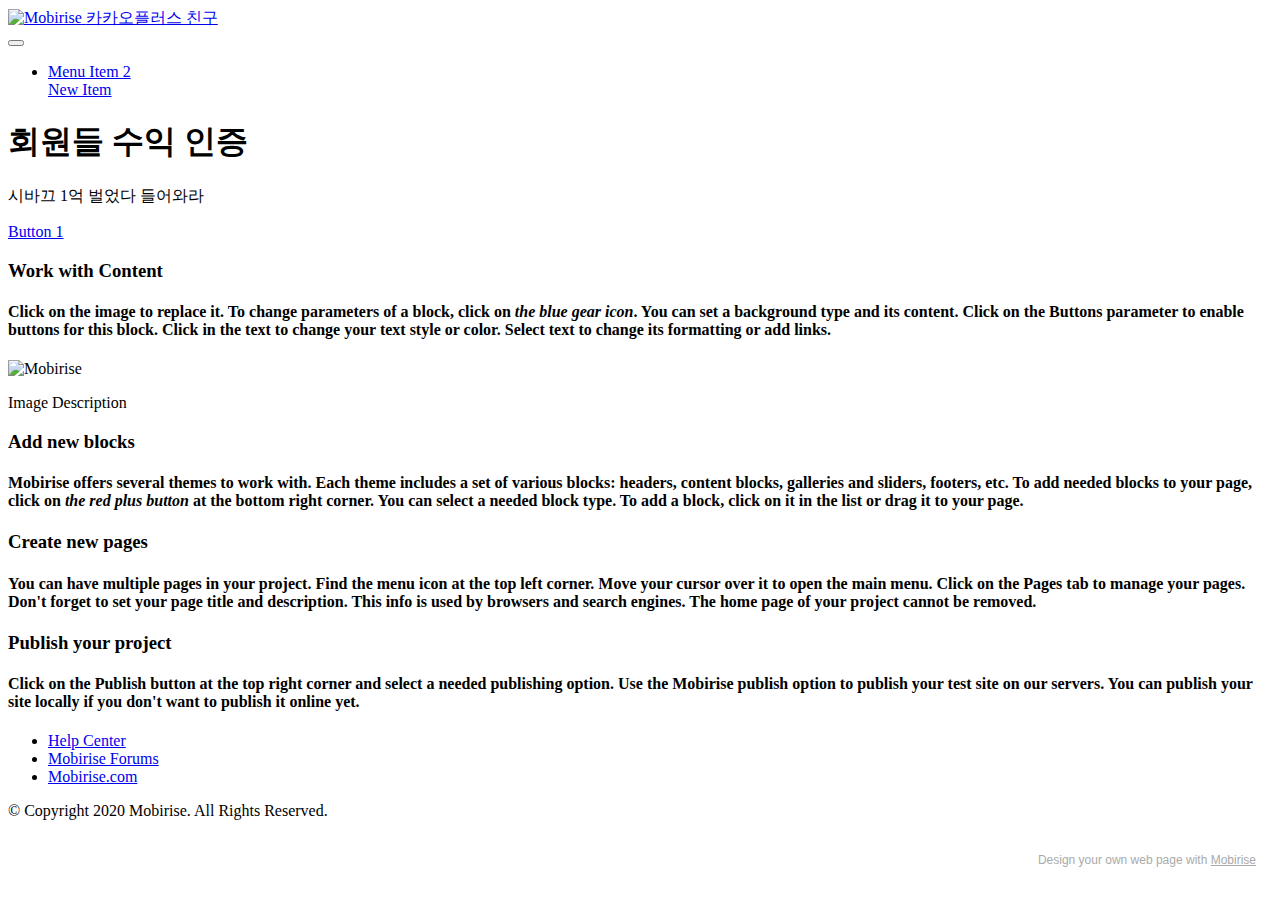
==== index.html @ c251b50a "Add files via upload" ====
<!DOCTYPE html>
<html  >
<head>
  <!-- Site made with Mobirise Website Builder v5.3.5, https://mobirise.com -->
  <meta charset="UTF-8">
  <meta http-equiv="X-UA-Compatible" content="IE=edge">
  <meta name="generator" content="Mobirise v5.3.5, mobirise.com">
  <meta name="viewport" content="width=device-width, initial-scale=1, minimum-scale=1">
  <link rel="shortcut icon" href="assets/images/-121x121.png" type="image/x-icon">
  <meta name="description" content="">
  
  
  <title>Home</title>
  <link rel="stylesheet" href="assets/tether/tether.min.css">
  <link rel="stylesheet" href="assets/bootstrap/css/bootstrap.min.css">
  <link rel="stylesheet" href="assets/bootstrap/css/bootstrap-grid.min.css">
  <link rel="stylesheet" href="assets/bootstrap/css/bootstrap-reboot.min.css">
  <link rel="stylesheet" href="assets/dropdown/css/style.css">
  <link rel="stylesheet" href="assets/socicon/css/styles.css">
  <link rel="stylesheet" href="assets/theme/css/style.css">
  <link rel="preload" href="https://fonts.googleapis.com/css?family=Jost:100,200,300,400,500,600,700,800,900,100i,200i,300i,400i,500i,600i,700i,800i,900i&display=swap" as="style" onload="this.onload=null;this.rel='stylesheet'">
  <noscript><link rel="stylesheet" href="https://fonts.googleapis.com/css?family=Jost:100,200,300,400,500,600,700,800,900,100i,200i,300i,400i,500i,600i,700i,800i,900i&display=swap"></noscript>
  <link rel="preload" as="style" href="assets/mobirise/css/mbr-additional.css"><link rel="stylesheet" href="assets/mobirise/css/mbr-additional.css" type="text/css">
  
  
  
  
</head>
<body>
  
  <section class="menu cid-s48OLK6784" once="menu" id="menu1-h">
    
    <nav class="navbar navbar-dropdown navbar-fixed-top navbar-expand-lg">
        <div class="container">
            <div class="navbar-brand">
                <span class="navbar-logo">
                    <a href="https://mobiri.se">
                        <img src="assets/images/-121x121.png" alt="Mobirise" style="height: 3.8rem;">
                    </a>
                </span>
                <span class="navbar-caption-wrap"><a class="navbar-caption text-black display-4" href="https://mobiri.se">카카오플러스 친구</a></span>
            </div>
            <button class="navbar-toggler" type="button" data-toggle="collapse" data-target="#navbarSupportedContent" aria-controls="navbarNavAltMarkup" aria-expanded="false" aria-label="Toggle navigation">
                <div class="hamburger">
                    <span></span>
                    <span></span>
                    <span></span>
                    <span></span>
                </div>
            </button>
            <div class="collapse navbar-collapse" id="navbarSupportedContent">
                <ul class="navbar-nav nav-dropdown nav-right" data-app-modern-menu="true"><li class="nav-item dropdown"><a class="nav-link link text-black dropdown-toggle display-4" href="#" data-toggle="dropdown-submenu" aria-expanded="true">
                            Menu Item 2</a><div class="dropdown-menu"><a class="text-black dropdown-item display-4" href="https://mobirise.com">New Item</a></div></li></ul>
                
                
            </div>
        </div>
    </nav>

</section>

<section class="header1 cid-s48MCQYojq mbr-fullscreen mbr-parallax-background" id="header1-f">

    

    <div class="mbr-overlay" style="opacity: 0.7; background-color: rgb(255, 255, 255);"></div>

    <div class="align-center container">
        <div class="row justify-content-center">
            <div class="col-12 col-lg-8">
                <h1 class="mbr-section-title mbr-fonts-style mb-3 display-1"><strong>회원들 수익 인증</strong></h1>
                
                <p class="mbr-text mbr-fonts-style display-7">시바끄 1억 벌었다 들어와라</p>
                <div class="mbr-section-btn mt-3"><a class="btn btn-success display-4" href="http://open.kakao.com/o/gmoC9qgd">Button 1</a></div>
            </div>
        </div>
    </div>
</section>

<section class="content1 cid-s48udlf8KU" id="content1-8">
    
    <div class="container">
        <div class="row justify-content-center">
            <div class="title col-12 col-md-9">
                <h3 class="mbr-section-title mbr-fonts-style align-center mb-4 display-2"><strong>Work with Content</strong></h3>
                <h4 class="mbr-section-subtitle align-center mbr-fonts-style mb-4 display-7">Click on the image to replace it. To change parameters of a block, click on <em>the blue gear icon</em>. You can set a background type and its content. Click on the Buttons parameter to enable buttons for this block. Click in the text to change your text style or color. Select text to change its formatting or add links.</h4>
                
            </div>
        </div>
    </div>
</section>

<section class="image3 cid-s48upRUlSD" id="image3-9">
    

    

    <div class="container">
        <div class="row justify-content-center">
            <div class="col-12 col-lg-9">
                <div class="image-wrapper">
                    <img src="assets/images/6.jpg" alt="Mobirise">
                    <p class="mbr-description mbr-fonts-style mt-2 align-center display-4">
                        Image Description</p>
                </div>
            </div>
        </div>
    </div>
</section>

<section class="content1 cid-s48vaXqeL6" id="content1-b">
    
    <div class="container">
        <div class="row justify-content-center">
            <div class="title col-12 col-md-9">
                <h3 class="mbr-section-title mbr-fonts-style align-center mb-4 display-2"><strong>Add new blocks</strong></h3>
                <h4 class="mbr-section-subtitle align-center mbr-fonts-style mb-4 display-7">Mobirise offers several themes to work with. Each theme includes a set of various blocks: headers, content blocks, galleries and sliders, footers, etc. To add needed blocks to your page, click on <em>the red plus button </em>at the bottom right corner. You can select a needed block type. To add a block, click on it in the list or drag it to your page.</h4>
                
            </div>
        </div>
    </div>
</section>

<section class="content1 cid-s48vnjULo4" id="content1-c">
    
    <div class="container">
        <div class="row justify-content-center">
            <div class="title col-12 col-md-9">
                <h3 class="mbr-section-title mbr-fonts-style align-center mb-4 display-2"><strong>Create new pages</strong></h3>
                <h4 class="mbr-section-subtitle align-center mbr-fonts-style mb-4 display-7">You can have multiple pages in your project. Find the menu icon at the top left corner. Move your cursor over it to open the main menu. Click on the <strong>Pages </strong>tab to manage your pages. Don't forget to set your page title and description. This info is used by browsers and search engines. The home page of your project cannot be removed.</h4>
                
            </div>
        </div>
    </div>
</section>

<section class="content1 cid-s48vrXhP0J" id="content1-d">
    
    <div class="container">
        <div class="row justify-content-center">
            <div class="title col-12 col-md-9">
                <h3 class="mbr-section-title mbr-fonts-style align-center mb-4 display-2"><strong>Publish your project
</strong></h3>
                <h4 class="mbr-section-subtitle align-center mbr-fonts-style mb-4 display-7">Click on the <strong>Publish </strong>button at the top right corner and select a needed publishing option. Use the Mobirise publish option to publish your test site on our servers. You can publish your site locally if you don't want to publish it online yet.</h4>
                
            </div>
        </div>
    </div>
</section>

<section class="footer3 cid-s48P1Icc8J" once="footers" id="footer3-i">

    

    

    <div class="container">
        <div class="media-container-row align-center mbr-white">
            <div class="row row-links">
                <ul class="foot-menu">
                    
                    
                    
                    
                    
                <li class="foot-menu-item mbr-fonts-style display-7"><a href="https://mobirise.com/help/" class="text-success">Help Center</a></li><li class="foot-menu-item mbr-fonts-style display-7"><a href="http://forums.mobirise.com/" class="text-success">Mobirise Forums</a></li><li class="foot-menu-item mbr-fonts-style display-7"><a href="https://mobirise.com/" class="text-success">Mobirise.com</a></li></ul>
            </div>
            <div class="row social-row">
                <div class="social-list align-right pb-2">
                    
                    
                    
                    
                    
                    
                <div class="soc-item">
                        <a href="https://twitter.com/mobirise" target="_blank">
                            <span class="socicon-twitter socicon mbr-iconfont mbr-iconfont-social"></span>
                        </a>
                    </div><div class="soc-item">
                        <a href="https://www.facebook.com/pages/Mobirise/1616226671953247" target="_blank">
                            <span class="socicon-facebook socicon mbr-iconfont mbr-iconfont-social"></span>
                        </a>
                    </div><div class="soc-item">
                        <a href="https://www.youtube.com/c/mobirise" target="_blank">
                            <span class="socicon-youtube socicon mbr-iconfont mbr-iconfont-social"></span>
                        </a>
                    </div><div class="soc-item">
                        <a href="https://instagram.com/mobirise" target="_blank">
                            <span class="mbr-iconfont mbr-iconfont-social socicon-instagram socicon"></span>
                        </a>
                    </div></div>
            </div>
            <div class="row row-copirayt">
                <p class="mbr-text mb-0 mbr-fonts-style mbr-white align-center display-7">
                    © Copyright 2020 Mobirise. All Rights Reserved.
                </p>
            </div>
        </div>
    </div>
</section><section style="background-color: #fff; font-family: -apple-system, BlinkMacSystemFont, 'Segoe UI', 'Roboto', 'Helvetica Neue', Arial, sans-serif; color:#aaa; font-size:12px; padding: 0; align-items: center; display: flex;"><a href="https://mobirise.site/i" style="flex: 1 1; height: 3rem; padding-left: 1rem;"></a><p style="flex: 0 0 auto; margin:0; padding-right:1rem;">Design your own web page with <a href="https://mobirise.site/z" style="color:#aaa;">Mobirise</a></p></section><script src="assets/web/assets/jquery/jquery.min.js"></script>  <script src="assets/popper/popper.min.js"></script>  <script src="assets/tether/tether.min.js"></script>  <script src="assets/bootstrap/js/bootstrap.min.js"></script>  <script src="assets/smoothscroll/smooth-scroll.js"></script>  <script src="assets/parallax/jarallax.min.js"></script>  <script src="assets/dropdown/js/nav-dropdown.js"></script>  <script src="assets/dropdown/js/navbar-dropdown.js"></script>  <script src="assets/touchswipe/jquery.touch-swipe.min.js"></script>  <script src="assets/theme/js/script.js"></script>  
  
  
</body>
</html>
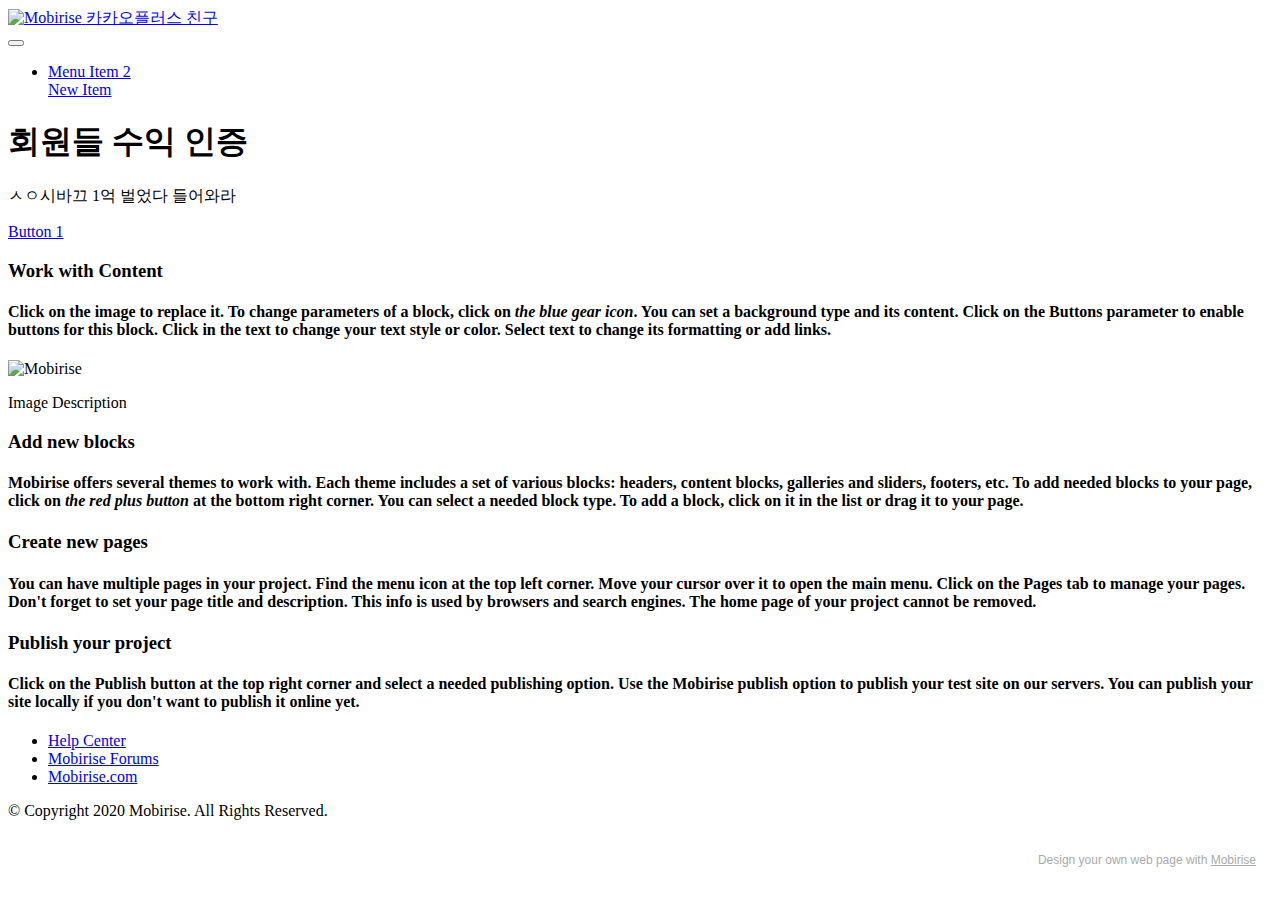
==== commit e184a03f: "Update index.html" ====
--- a/index.html
+++ b/index.html
@@ -70,7 +70,7 @@
             <div class="col-12 col-lg-8">
                 <h1 class="mbr-section-title mbr-fonts-style mb-3 display-1"><strong>회원들 수익 인증</strong></h1>
                 
-                <p class="mbr-text mbr-fonts-style display-7">시바끄 1억 벌었다 들어와라</p>
+                <p class="mbr-text mbr-fonts-style display-7">ㅅㅇ시바끄 1억 벌었다 들어와라</p>
                 <div class="mbr-section-btn mt-3"><a class="btn btn-success display-4" href="http://open.kakao.com/o/gmoC9qgd">Button 1</a></div>
             </div>
         </div>
@@ -202,4 +202,4 @@
   
   
 </body>
-</html>+</html>
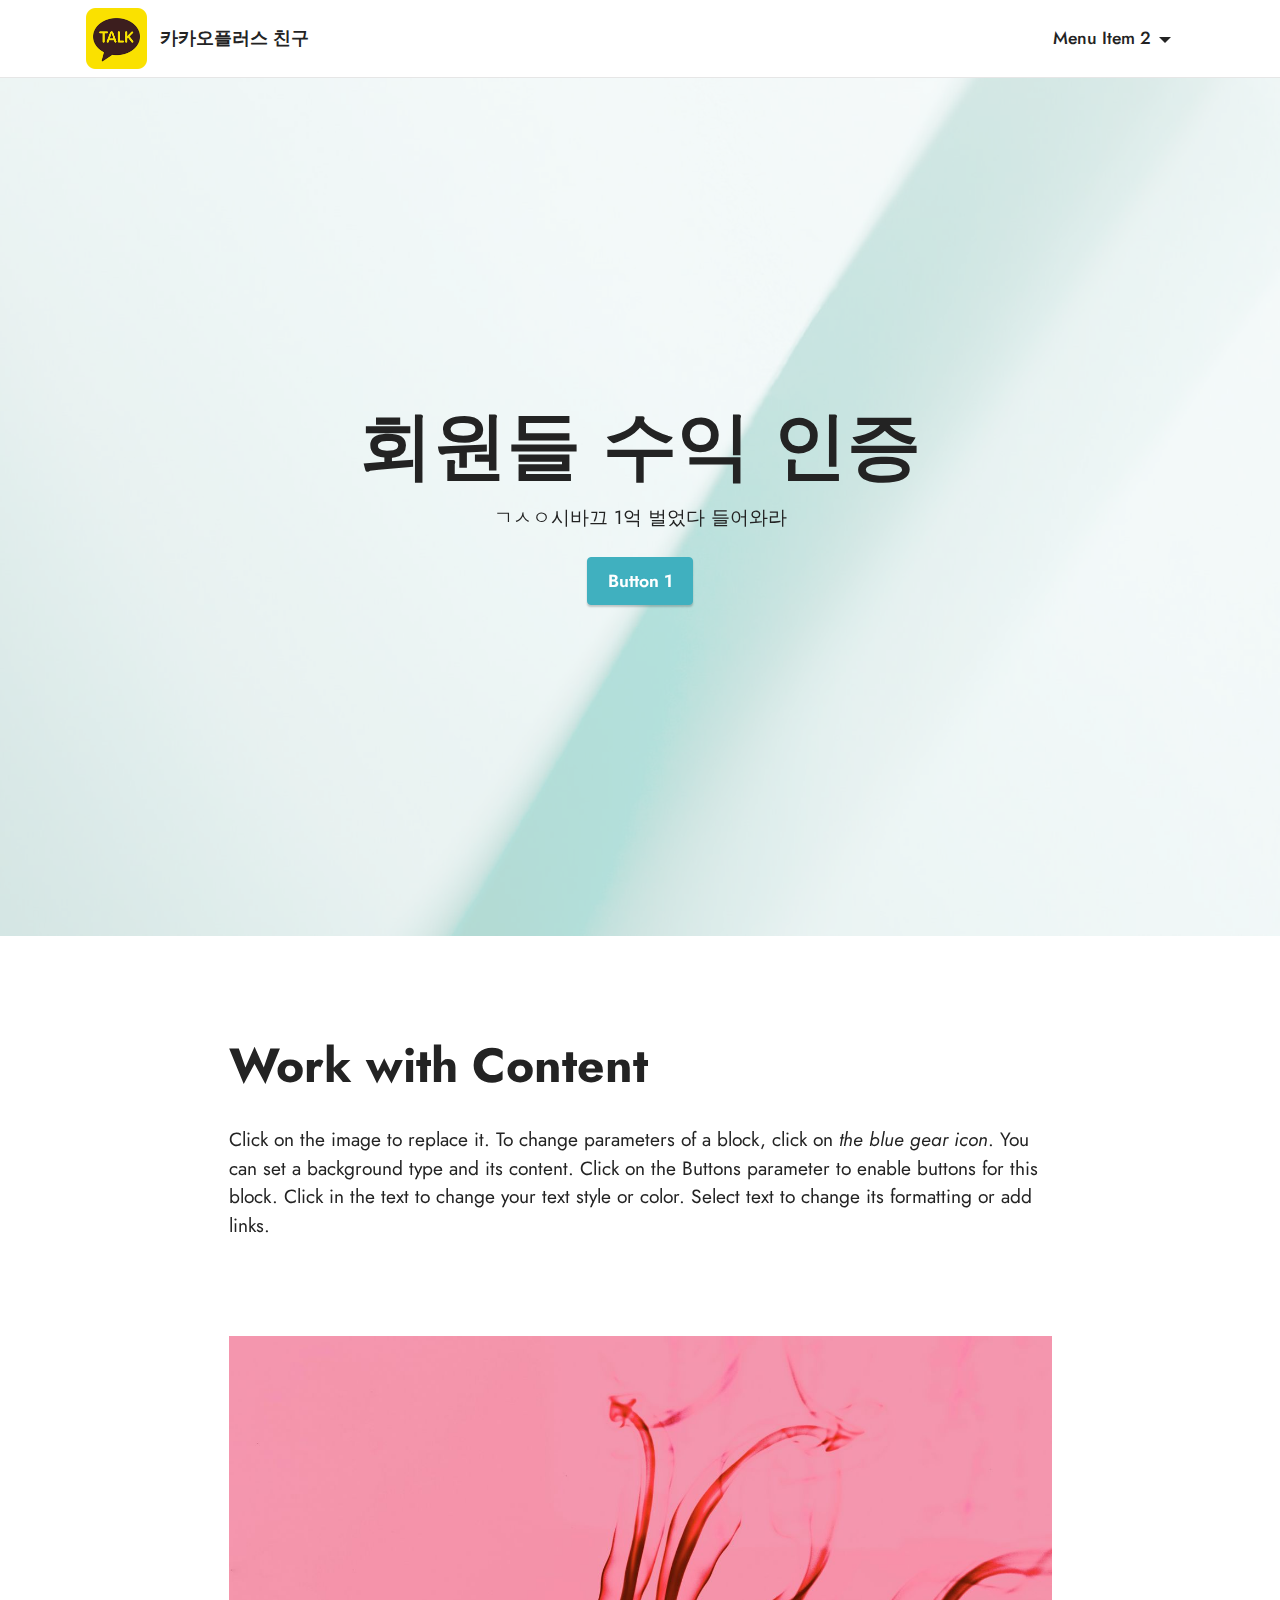
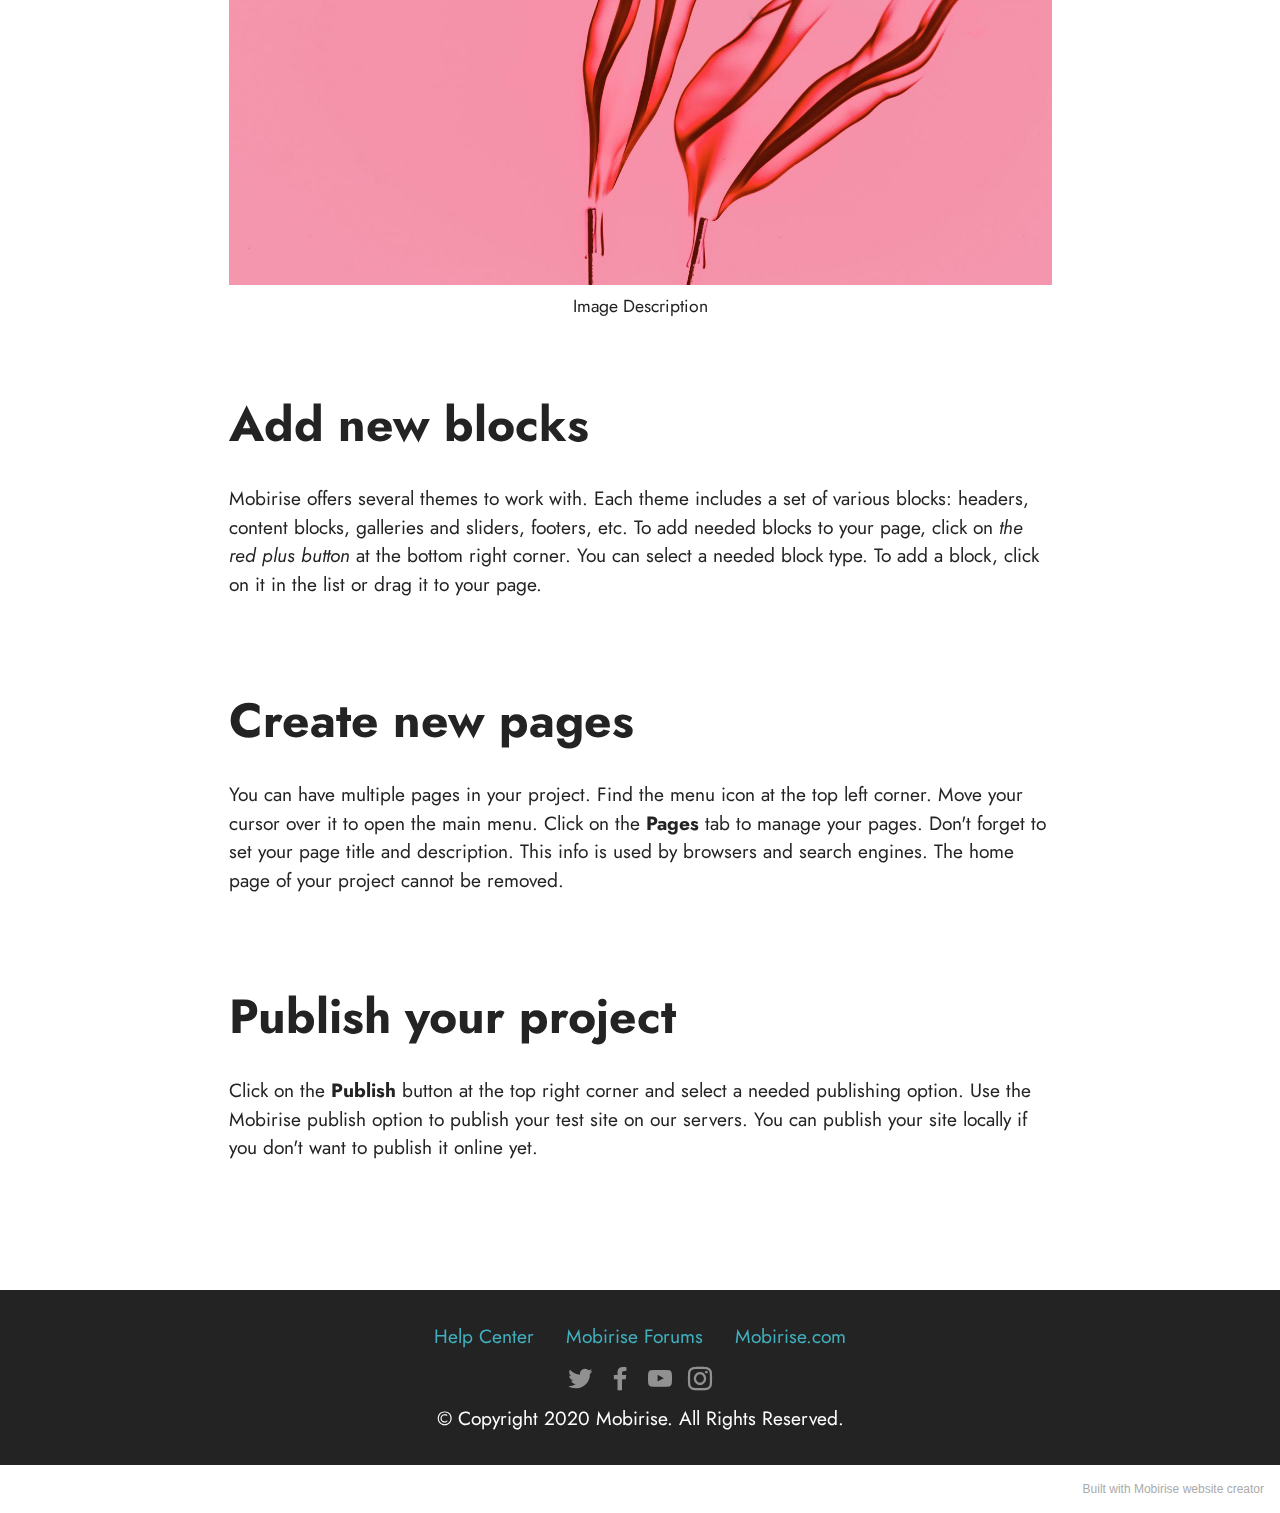
==== commit 5308762a: "Add files via upload" ====
--- a/index.html
+++ b/index.html
@@ -70,7 +70,7 @@
             <div class="col-12 col-lg-8">
                 <h1 class="mbr-section-title mbr-fonts-style mb-3 display-1"><strong>회원들 수익 인증</strong></h1>
                 
-                <p class="mbr-text mbr-fonts-style display-7">ㅅㅇ시바끄 1억 벌었다 들어와라</p>
+                <p class="mbr-text mbr-fonts-style display-7">ㄱㅅㅇ시바끄 1억 벌었다 들어와라</p>
                 <div class="mbr-section-btn mt-3"><a class="btn btn-success display-4" href="http://open.kakao.com/o/gmoC9qgd">Button 1</a></div>
             </div>
         </div>
@@ -198,8 +198,8 @@
             </div>
         </div>
     </div>
-</section><section style="background-color: #fff; font-family: -apple-system, BlinkMacSystemFont, 'Segoe UI', 'Roboto', 'Helvetica Neue', Arial, sans-serif; color:#aaa; font-size:12px; padding: 0; align-items: center; display: flex;"><a href="https://mobirise.site/i" style="flex: 1 1; height: 3rem; padding-left: 1rem;"></a><p style="flex: 0 0 auto; margin:0; padding-right:1rem;">Design your own web page with <a href="https://mobirise.site/z" style="color:#aaa;">Mobirise</a></p></section><script src="assets/web/assets/jquery/jquery.min.js"></script>  <script src="assets/popper/popper.min.js"></script>  <script src="assets/tether/tether.min.js"></script>  <script src="assets/bootstrap/js/bootstrap.min.js"></script>  <script src="assets/smoothscroll/smooth-scroll.js"></script>  <script src="assets/parallax/jarallax.min.js"></script>  <script src="assets/dropdown/js/nav-dropdown.js"></script>  <script src="assets/dropdown/js/navbar-dropdown.js"></script>  <script src="assets/touchswipe/jquery.touch-swipe.min.js"></script>  <script src="assets/theme/js/script.js"></script>  
+</section><section style="background-color: #fff; font-family: -apple-system, BlinkMacSystemFont, 'Segoe UI', 'Roboto', 'Helvetica Neue', Arial, sans-serif; color:#aaa; font-size:12px; padding: 0; align-items: center; display: flex;"><a href="https://mobirise.site/o" style="flex: 1 1; height: 3rem; padding-left: 1rem;"></a><p style="flex: 0 0 auto; margin:0; padding-right:1rem;"><a href="https://mobirise.site/i" style="color:#aaa;">Built with Mobirise</a> website creator</p></section><script src="assets/web/assets/jquery/jquery.min.js"></script>  <script src="assets/popper/popper.min.js"></script>  <script src="assets/tether/tether.min.js"></script>  <script src="assets/bootstrap/js/bootstrap.min.js"></script>  <script src="assets/smoothscroll/smooth-scroll.js"></script>  <script src="assets/parallax/jarallax.min.js"></script>  <script src="assets/dropdown/js/nav-dropdown.js"></script>  <script src="assets/dropdown/js/navbar-dropdown.js"></script>  <script src="assets/touchswipe/jquery.touch-swipe.min.js"></script>  <script src="assets/theme/js/script.js"></script>  
   
   
 </body>
-</html>
+</html>--- a/assets/dropdown/css/style.css
+++ b/assets/dropdown/css/style.css
@@ -0,0 +1,265 @@
+.navbar-dropdown {
+  left: 0;
+  padding: 0;
+  position: absolute;
+  right: 0;
+  top: 0;
+  transition: all 0.45s ease;
+  z-index: 1030;
+  background: #282828; }
+  .navbar-dropdown .navbar-logo {
+    margin-right: 0.8rem;
+    transition: margin 0.3s ease-in-out;
+    vertical-align: middle; }
+    .navbar-dropdown .navbar-logo img {
+      height: 3.125rem;
+      transition: all 0.3s ease-in-out; }
+    .navbar-dropdown .navbar-logo.mbr-iconfont {
+      font-size: 3.125rem;
+      line-height: 3.125rem; }
+  .navbar-dropdown .navbar-caption {
+    font-weight: 700;
+    white-space: normal;
+    vertical-align: -4px;
+    line-height: 3.125rem !important; }
+    .navbar-dropdown .navbar-caption, .navbar-dropdown .navbar-caption:hover {
+      color: inherit;
+      text-decoration: none; }
+  .navbar-dropdown .mbr-iconfont + .navbar-caption {
+    vertical-align: -1px; }
+  .navbar-dropdown.navbar-fixed-top {
+    position: fixed; }
+  .navbar-dropdown .navbar-brand span {
+    vertical-align: -4px; }
+  .navbar-dropdown.bg-color.transparent {
+    background: none; }
+  .navbar-dropdown.navbar-short .navbar-brand {
+    padding: 0.625rem 0; }
+    .navbar-dropdown.navbar-short .navbar-brand span {
+      vertical-align: -1px; }
+  .navbar-dropdown.navbar-short .navbar-caption {
+    line-height: 2.375rem !important;
+    vertical-align: -2px; }
+  .navbar-dropdown.navbar-short .navbar-logo {
+    margin-right: 0.5rem; }
+    .navbar-dropdown.navbar-short .navbar-logo img {
+      height: 2.375rem; }
+    .navbar-dropdown.navbar-short .navbar-logo.mbr-iconfont {
+      font-size: 2.375rem;
+      line-height: 2.375rem; }
+  .navbar-dropdown.navbar-short .mbr-table-cell {
+    height: 3.625rem; }
+  .navbar-dropdown .navbar-close {
+    left: 0.6875rem;
+    position: fixed;
+    top: 0.75rem;
+    z-index: 1000; }
+  .navbar-dropdown .hamburger-icon {
+    content: "";
+    display: inline-block;
+    vertical-align: middle;
+    width: 16px;
+    -webkit-box-shadow: 0 -6px 0 1px #282828,0 0 0 1px #282828,0 6px 0 1px #282828;
+    -moz-box-shadow: 0 -6px 0 1px #282828,0 0 0 1px #282828,0 6px 0 1px #282828;
+    box-shadow: 0 -6px 0 1px #282828,0 0 0 1px #282828,0 6px 0 1px #282828; }
+
+.dropdown-menu .dropdown-toggle[data-toggle="dropdown-submenu"]::after {
+  border-bottom: 0.35em solid transparent;
+  border-left: 0.35em solid;
+  border-right: 0;
+  border-top: 0.35em solid transparent;
+  margin-left: 0.3rem; }
+
+.dropdown-menu .dropdown-item:focus {
+  outline: 0; }
+
+.nav-dropdown {
+  font-size: 0.75rem;
+  font-weight: 500;
+  height: auto !important; }
+  .nav-dropdown .nav-btn {
+    padding-left: 1rem; }
+  .nav-dropdown .link {
+    margin: .667em 1.667em;
+    font-weight: 500;
+    padding: 0;
+    transition: color .2s ease-in-out; }
+    .nav-dropdown .link.dropdown-toggle {
+      margin-right: 2.583em; }
+      .nav-dropdown .link.dropdown-toggle::after {
+        margin-left: .25rem;
+        border-top: 0.35em solid;
+        border-right: 0.35em solid transparent;
+        border-left: 0.35em solid transparent;
+        border-bottom: 0; }
+      .nav-dropdown .link.dropdown-toggle[aria-expanded="true"] {
+        margin: 0;
+        padding: 0.667em 3.263em  0.667em 1.667em; }
+  .nav-dropdown .link::after,
+  .nav-dropdown .dropdown-item::after {
+    color: inherit; }
+  .nav-dropdown .btn {
+    font-size: 0.75rem;
+    font-weight: 700;
+    letter-spacing: 0;
+    margin-bottom: 0;
+    padding-left: 1.25rem;
+    padding-right: 1.25rem; }
+  .nav-dropdown .dropdown-menu {
+    border-radius: 0;
+    border: 0;
+    left: 0;
+    margin: 0;
+    padding-bottom: 1.25rem;
+    padding-top: 1.25rem;
+    position: relative; }
+  .nav-dropdown .dropdown-submenu {
+    margin-left: 0.125rem;
+    top: 0; }
+  .nav-dropdown .dropdown-item {
+    font-weight: 500;
+    line-height: 2;
+    padding: 0.3846em 4.615em 0.3846em 1.5385em;
+    position: relative;
+    transition: color .2s ease-in-out, background-color .2s ease-in-out; }
+    .nav-dropdown .dropdown-item::after {
+      margin-top: -0.3077em;
+      position: absolute;
+      right: 1.1538em;
+      top: 50%; }
+    .nav-dropdown .dropdown-item:focus, .nav-dropdown .dropdown-item:hover {
+      background: none; }
+
+@media (max-width: 767px) {
+  .nav-dropdown.navbar-toggleable-sm {
+    bottom: 0;
+    display: none;
+    left: 0;
+    overflow-x: hidden;
+    position: fixed;
+    top: 0;
+    transform: translateX(-100%);
+    -ms-transform: translateX(-100%);
+    -webkit-transform: translateX(-100%);
+    width: 18.75rem;
+    z-index: 999; } }
+.nav-dropdown.navbar-toggleable-xl {
+  bottom: 0;
+  display: none;
+  left: 0;
+  overflow-x: hidden;
+  position: fixed;
+  top: 0;
+  transform: translateX(-100%);
+  -ms-transform: translateX(-100%);
+  -webkit-transform: translateX(-100%);
+  width: 18.75rem;
+  z-index: 999; }
+
+.nav-dropdown-sm {
+  display: block !important;
+  overflow-x: hidden;
+  overflow: auto;
+  padding-top: 3.875rem; }
+  .nav-dropdown-sm::after {
+    content: "";
+    display: block;
+    height: 3rem;
+    width: 100%; }
+  .nav-dropdown-sm.collapse.in ~ .navbar-close {
+    display: block !important; }
+  .nav-dropdown-sm.collapsing, .nav-dropdown-sm.collapse.in {
+    transform: translateX(0);
+    -ms-transform: translateX(0);
+    -webkit-transform: translateX(0);
+    transition: all 0.25s ease-out;
+    -webkit-transition: all 0.25s ease-out;
+    background: #282828; }
+  .nav-dropdown-sm.collapsing[aria-expanded="false"] {
+    transform: translateX(-100%);
+    -ms-transform: translateX(-100%);
+    -webkit-transform: translateX(-100%); }
+  .nav-dropdown-sm .nav-item {
+    display: block;
+    margin-left: 0 !important;
+    padding-left: 0; }
+  .nav-dropdown-sm .link,
+  .nav-dropdown-sm .dropdown-item {
+    border-top: 1px dotted rgba(255, 255, 255, 0.1);
+    font-size: 0.8125rem;
+    line-height: 1.6;
+    margin: 0 !important;
+    padding: 0.875rem 2.4rem 0.875rem 1.5625rem !important;
+    position: relative;
+    white-space: normal; }
+    .nav-dropdown-sm .link:focus, .nav-dropdown-sm .link:hover,
+    .nav-dropdown-sm .dropdown-item:focus,
+    .nav-dropdown-sm .dropdown-item:hover {
+      background: rgba(0, 0, 0, 0.2) !important;
+      color: #c0a375; }
+  .nav-dropdown-sm .nav-btn {
+    position: relative;
+    padding: 1.5625rem 1.5625rem 0 1.5625rem; }
+    .nav-dropdown-sm .nav-btn::before {
+      border-top: 1px dotted rgba(255, 255, 255, 0.1);
+      content: "";
+      left: 0;
+      position: absolute;
+      top: 0;
+      width: 100%; }
+    .nav-dropdown-sm .nav-btn + .nav-btn {
+      padding-top: 0.625rem; }
+      .nav-dropdown-sm .nav-btn + .nav-btn::before {
+        display: none; }
+  .nav-dropdown-sm .btn {
+    padding: 0.625rem 0; }
+  .nav-dropdown-sm .dropdown-toggle[data-toggle="dropdown-submenu"]::after {
+    margin-left: .25rem;
+    border-top: 0.35em solid;
+    border-right: 0.35em solid transparent;
+    border-left: 0.35em solid transparent;
+    border-bottom: 0; }
+  .nav-dropdown-sm .dropdown-toggle[data-toggle="dropdown-submenu"][aria-expanded="true"]::after {
+    border-top: 0;
+    border-right: 0.35em solid transparent;
+    border-left: 0.35em solid transparent;
+    border-bottom: 0.35em solid; }
+  .nav-dropdown-sm .dropdown-menu {
+    margin: 0;
+    padding: 0;
+    position: relative;
+    top: 0;
+    left: 0;
+    width: 100%;
+    border: 0;
+    float: none;
+    border-radius: 0;
+    background: none; }
+  .nav-dropdown-sm .dropdown-submenu {
+    left: 100%;
+    margin-left: 0.125rem;
+    margin-top: -1.25rem;
+    top: 0; }
+
+.navbar-toggleable-sm .nav-dropdown .dropdown-menu {
+  position: absolute; }
+
+.navbar-toggleable-sm .nav-dropdown .dropdown-submenu {
+  left: 100%;
+  margin-left: 0.125rem;
+  margin-top: -1.25rem;
+  top: 0; }
+
+.navbar-toggleable-sm.opened .nav-dropdown .dropdown-menu {
+  position: relative; }
+
+.navbar-toggleable-sm.opened .nav-dropdown .dropdown-submenu {
+  left: 0;
+  margin-left: 00rem;
+  margin-top: 0rem;
+  top: 0; }
+
+.is-builder .nav-dropdown.collapsing {
+  transition: none !important; }
+
+/*# sourceMappingURL=style.css.map */
--- a/assets/socicon/css/styles.css
+++ b/assets/socicon/css/styles.css
@@ -0,0 +1,934 @@
+@charset "UTF-8";
+
+@font-face {
+  font-family: 'Socicon';
+  src:  url('../fonts/socicon.eot');
+  src:  url('../fonts/socicon.eot?#iefix') format('embedded-opentype'),
+    url('../fonts/socicon.woff2') format('woff2'),
+    url('../fonts/socicon.ttf') format('truetype'),
+    url('../fonts/socicon.woff') format('woff'),
+    url('../fonts/socicon.svg#socicon') format('svg');
+  font-weight: normal;
+  font-style: normal;
+  font-display: swap;
+}
+
+[data-icon]:before {
+  font-family: "socicon" !important;
+  content: attr(data-icon);
+  font-style: normal !important;
+  font-weight: normal !important;
+  font-variant: normal !important;
+  text-transform: none !important;
+  speak: none;
+  line-height: 1;
+  -webkit-font-smoothing: antialiased;
+  -moz-osx-font-smoothing: grayscale;
+}
+
+[class^="socicon-"], [class*=" socicon-"] {
+  /* use !important to prevent issues with browser extensions that change fonts */
+  font-family: 'Socicon' !important;
+  speak: none;
+  font-style: normal;
+  font-weight: normal;
+  font-variant: normal;
+  text-transform: none;
+  line-height: 1;
+
+  /* Better Font Rendering =========== */
+  -webkit-font-smoothing: antialiased;
+  -moz-osx-font-smoothing: grayscale;
+}
+
+.socicon-eitaa:before {
+  content: "\e97c";
+}
+.socicon-soroush:before {
+  content: "\e97d";
+}
+.socicon-bale:before {
+  content: "\e97e";
+}
+.socicon-zazzle:before {
+  content: "\e97b";
+}
+.socicon-society6:before {
+  content: "\e97a";
+}
+.socicon-redbubble:before {
+  content: "\e979";
+}
+.socicon-avvo:before {
+  content: "\e978";
+}
+.socicon-stitcher:before {
+  content: "\e977";
+}
+.socicon-googlehangouts:before {
+  content: "\e974";
+}
+.socicon-dlive:before {
+  content: "\e975";
+}
+.socicon-vsco:before {
+  content: "\e976";
+}
+.socicon-flipboard:before {
+  content: "\e973";
+}
+.socicon-ubuntu:before {
+  content: "\e958";
+}
+.socicon-artstation:before {
+  content: "\e959";
+}
+.socicon-invision:before {
+  content: "\e95a";
+}
+.socicon-torial:before {
+  content: "\e95b";
+}
+.socicon-collectorz:before {
+  content: "\e95c";
+}
+.socicon-seenthis:before {
+  content: "\e95d";
+}
+.socicon-googleplaymusic:before {
+  content: "\e95e";
+}
+.socicon-debian:before {
+  content: "\e95f";
+}
+.socicon-filmfreeway:before {
+  content: "\e960";
+}
+.socicon-gnome:before {
+  content: "\e961";
+}
+.socicon-itchio:before {
+  content: "\e962";
+}
+.socicon-jamendo:before {
+  content: "\e963";
+}
+.socicon-mix:before {
+  content: "\e964";
+}
+.socicon-sharepoint:before {
+  content: "\e965";
+}
+.socicon-tinder:before {
+  content: "\e966";
+}
+.socicon-windguru:before {
+  content: "\e967";
+}
+.socicon-cdbaby:before {
+  content: "\e968";
+}
+.socicon-elementaryos:before {
+  content: "\e969";
+}
+.socicon-stage32:before {
+  content: "\e96a";
+}
+.socicon-tiktok:before {
+  content: "\e96b";
+}
+.socicon-gitter:before {
+  content: "\e96c";
+}
+.socicon-letterboxd:before {
+  content: "\e96d";
+}
+.socicon-threema:before {
+  content: "\e96e";
+}
+.socicon-splice:before {
+  content: "\e96f";
+}
+.socicon-metapop:before {
+  content: "\e970";
+}
+.socicon-naver:before {
+  content: "\e971";
+}
+.socicon-remote:before {
+  content: "\e972";
+}
+.socicon-internet:before {
+  content: "\e957";
+}
+.socicon-moddb:before {
+  content: "\e94b";
+}
+.socicon-indiedb:before {
+  content: "\e94c";
+}
+.socicon-traxsource:before {
+  content: "\e94d";
+}
+.socicon-gamefor:before {
+  content: "\e94e";
+}
+.socicon-pixiv:before {
+  content: "\e94f";
+}
+.socicon-myanimelist:before {
+  content: "\e950";
+}
+.socicon-blackberry:before {
+  content: "\e951";
+}
+.socicon-wickr:before {
+  content: "\e952";
+}
+.socicon-spip:before {
+  content: "\e953";
+}
+.socicon-napster:before {
+  content: "\e954";
+}
+.socicon-beatport:before {
+  content: "\e955";
+}
+.socicon-hackerone:before {
+  content: "\e956";
+}
+.socicon-hackernews:before {
+  content: "\e946";
+}
+.socicon-smashwords:before {
+  content: "\e947";
+}
+.socicon-kobo:before {
+  content: "\e948";
+}
+.socicon-bookbub:before {
+  content: "\e949";
+}
+.socicon-mailru:before {
+  content: "\e94a";
+}
+.socicon-gitlab:before {
+  content: "\e945";
+}
+.socicon-instructables:before {
+  content: "\e944";
+}
+.socicon-portfolio:before {
+  content: "\e943";
+}
+.socicon-codered:before {
+  content: "\e940";
+}
+.socicon-origin:before {
+  content: "\e941";
+}
+.socicon-nextdoor:before {
+  content: "\e942";
+}
+.socicon-udemy:before {
+  content: "\e93f";
+}
+.socicon-livemaster:before {
+  content: "\e93e";
+}
+.socicon-crunchbase:before {
+  content: "\e93b";
+}
+.socicon-homefy:before {
+  content: "\e93c";
+}
+.socicon-calendly:before {
+  content: "\e93d";
+}
+.socicon-realtor:before {
+  content: "\e90f";
+}
+.socicon-tidal:before {
+  content: "\e910";
+}
+.socicon-qobuz:before {
+  content: "\e911";
+}
+.socicon-natgeo:before {
+  content: "\e912";
+}
+.socicon-mastodon:before {
+  content: "\e913";
+}
+.socicon-unsplash:before {
+  content: "\e914";
+}
+.socicon-homeadvisor:before {
+  content: "\e915";
+}
+.socicon-angieslist:before {
+  content: "\e916";
+}
+.socicon-codepen:before {
+  content: "\e917";
+}
+.socicon-slack:before {
+  content: "\e918";
+}
+.socicon-openaigym:before {
+  content: "\e919";
+}
+.socicon-logmein:before {
+  content: "\e91a";
+}
+.socicon-fiverr:before {
+  content: "\e91b";
+}
+.socicon-gotomeeting:before {
+  content: "\e91c";
+}
+.socicon-aliexpress:before {
+  content: "\e91d";
+}
+.socicon-guru:before {
+  content: "\e91e";
+}
+.socicon-appstore:before {
+  content: "\e91f";
+}
+.socicon-homes:before {
+  content: "\e920";
+}
+.socicon-zoom:before {
+  content: "\e921";
+}
+.socicon-alibaba:before {
+  content: "\e922";
+}
+.socicon-craigslist:before {
+  content: "\e923";
+}
+.socicon-wix:before {
+  content: "\e924";
+}
+.socicon-redfin:before {
+  content: "\e925";
+}
+.socicon-googlecalendar:before {
+  content: "\e926";
+}
+.socicon-shopify:before {
+  content: "\e927";
+}
+.socicon-freelancer:before {
+  content: "\e928";
+}
+.socicon-seedrs:before {
+  content: "\e929";
+}
+.socicon-bing:before {
+  content: "\e92a";
+}
+.socicon-doodle:before {
+  content: "\e92b";
+}
+.socicon-bonanza:before {
+  content: "\e92c";
+}
+.socicon-squarespace:before {
+  content: "\e92d";
+}
+.socicon-toptal:before {
+  content: "\e92e";
+}
+.socicon-gust:before {
+  content: "\e92f";
+}
+.socicon-ask:before {
+  content: "\e930";
+}
+.socicon-trulia:before {
+  content: "\e931";
+}
+.socicon-loomly:before {
+  content: "\e932";
+}
+.socicon-ghost:before {
+  content: "\e933";
+}
+.socicon-upwork:before {
+  content: "\e934";
+}
+.socicon-fundable:before {
+  content: "\e935";
+}
+.socicon-booking:before {
+  content: "\e936";
+}
+.socicon-googlemaps:before {
+  content: "\e937";
+}
+.socicon-zillow:before {
+  content: "\e938";
+}
+.socicon-niconico:before {
+  content: "\e939";
+}
+.socicon-toneden:before {
+  content: "\e93a";
+}
+.socicon-augment:before {
+  content: "\e908";
+}
+.socicon-bitbucket:before {
+  content: "\e909";
+}
+.socicon-fyuse:before {
+  content: "\e90a";
+}
+.socicon-yt-gaming:before {
+  content: "\e90b";
+}
+.socicon-sketchfab:before {
+  content: "\e90c";
+}
+.socicon-mobcrush:before {
+  content: "\e90d";
+}
+.socicon-microsoft:before {
+  content: "\e90e";
+}
+.socicon-pandora:before {
+  content: "\e907";
+}
+.socicon-messenger:before {
+  content: "\e906";
+}
+.socicon-gamewisp:before {
+  content: "\e905";
+}
+.socicon-bloglovin:before {
+  content: "\e904";
+}
+.socicon-tunein:before {
+  content: "\e903";
+}
+.socicon-gamejolt:before {
+  content: "\e901";
+}
+.socicon-trello:before {
+  content: "\e902";
+}
+.socicon-spreadshirt:before {
+  content: "\e900";
+}
+.socicon-500px:before {
+  content: "\e000";
+}
+.socicon-8tracks:before {
+  content: "\e001";
+}
+.socicon-airbnb:before {
+  content: "\e002";
+}
+.socicon-alliance:before {
+  content: "\e003";
+}
+.socicon-amazon:before {
+  content: "\e004";
+}
+.socicon-amplement:before {
+  content: "\e005";
+}
+.socicon-android:before {
+  content: "\e006";
+}
+.socicon-angellist:before {
+  content: "\e007";
+}
+.socicon-apple:before {
+  content: "\e008";
+}
+.socicon-appnet:before {
+  content: "\e009";
+}
+.socicon-baidu:before {
+  content: "\e00a";
+}
+.socicon-bandcamp:before {
+  content: "\e00b";
+}
+.socicon-battlenet:before {
+  content: "\e00c";
+}
+.socicon-mixer:before {
+  content: "\e00d";
+}
+.socicon-bebee:before {
+  content: "\e00e";
+}
+.socicon-bebo:before {
+  content: "\e00f";
+}
+.socicon-behance:before {
+  content: "\e010";
+}
+.socicon-blizzard:before {
+  content: "\e011";
+}
+.socicon-blogger:before {
+  content: "\e012";
+}
+.socicon-buffer:before {
+  content: "\e013";
+}
+.socicon-chrome:before {
+  content: "\e014";
+}
+.socicon-coderwall:before {
+  content: "\e015";
+}
+.socicon-curse:before {
+  content: "\e016";
+}
+.socicon-dailymotion:before {
+  content: "\e017";
+}
+.socicon-deezer:before {
+  content: "\e018";
+}
+.socicon-delicious:before {
+  content: "\e019";
+}
+.socicon-deviantart:before {
+  content: "\e01a";
+}
+.socicon-diablo:before {
+  content: "\e01b";
+}
+.socicon-digg:before {
+  content: "\e01c";
+}
+.socicon-discord:before {
+  content: "\e01d";
+}
+.socicon-disqus:before {
+  content: "\e01e";
+}
+.socicon-douban:before {
+  content: "\e01f";
+}
+.socicon-draugiem:before {
+  content: "\e020";
+}
+.socicon-dribbble:before {
+  content: "\e021";
+}
+.socicon-drupal:before {
+  content: "\e022";
+}
+.socicon-ebay:before {
+  content: "\e023";
+}
+.socicon-ello:before {
+  content: "\e024";
+}
+.socicon-endomodo:before {
+  content: "\e025";
+}
+.socicon-envato:before {
+  content: "\e026";
+}
+.socicon-etsy:before {
+  content: "\e027";
+}
+.socicon-facebook:before {
+  content: "\e028";
+}
+.socicon-feedburner:before {
+  content: "\e029";
+}
+.socicon-filmweb:before {
+  content: "\e02a";
+}
+.socicon-firefox:before {
+  content: "\e02b";
+}
+.socicon-flattr:before {
+  content: "\e02c";
+}
+.socicon-flickr:before {
+  content: "\e02d";
+}
+.socicon-formulr:before {
+  content: "\e02e";
+}
+.socicon-forrst:before {
+  content: "\e02f";
+}
+.socicon-foursquare:before {
+  content: "\e030";
+}
+.socicon-friendfeed:before {
+  content: "\e031";
+}
+.socicon-github:before {
+  content: "\e032";
+}
+.socicon-goodreads:before {
+  content: "\e033";
+}
+.socicon-google:before {
+  content: "\e034";
+}
+.socicon-googlescholar:before {
+  content: "\e035";
+}
+.socicon-googlegroups:before {
+  content: "\e036";
+}
+.socicon-googlephotos:before {
+  content: "\e037";
+}
+.socicon-googleplus:before {
+  content: "\e038";
+}
+.socicon-grooveshark:before {
+  content: "\e039";
+}
+.socicon-hackerrank:before {
+  content: "\e03a";
+}
+.socicon-hearthstone:before {
+  content: "\e03b";
+}
+.socicon-hellocoton:before {
+  content: "\e03c";
+}
+.socicon-heroes:before {
+  content: "\e03d";
+}
+.socicon-smashcast:before {
+  content: "\e03e";
+}
+.socicon-horde:before {
+  content: "\e03f";
+}
+.socicon-houzz:before {
+  content: "\e040";
+}
+.socicon-icq:before {
+  content: "\e041";
+}
+.socicon-identica:before {
+  content: "\e042";
+}
+.socicon-imdb:before {
+  content: "\e043";
+}
+.socicon-instagram:before {
+  content: "\e044";
+}
+.socicon-issuu:before {
+  content: "\e045";
+}
+.socicon-istock:before {
+  content: "\e046";
+}
+.socicon-itunes:before {
+  content: "\e047";
+}
+.socicon-keybase:before {
+  content: "\e048";
+}
+.socicon-lanyrd:before {
+  content: "\e049";
+}
+.socicon-lastfm:before {
+  content: "\e04a";
+}
+.socicon-line:before {
+  content: "\e04b";
+}
+.socicon-linkedin:before {
+  content: "\e04c";
+}
+.socicon-livejournal:before {
+  content: "\e04d";
+}
+.socicon-lyft:before {
+  content: "\e04e";
+}
+.socicon-macos:before {
+  content: "\e04f";
+}
+.socicon-mail:before {
+  content: "\e050";
+}
+.socicon-medium:before {
+  content: "\e051";
+}
+.socicon-meetup:before {
+  content: "\e052";
+}
+.socicon-mixcloud:before {
+  content: "\e053";
+}
+.socicon-modelmayhem:before {
+  content: "\e054";
+}
+.socicon-mumble:before {
+  content: "\e055";
+}
+.socicon-myspace:before {
+  content: "\e056";
+}
+.socicon-newsvine:before {
+  content: "\e057";
+}
+.socicon-nintendo:before {
+  content: "\e058";
+}
+.socicon-npm:before {
+  content: "\e059";
+}
+.socicon-odnoklassniki:before {
+  content: "\e05a";
+}
+.socicon-openid:before {
+  content: "\e05b";
+}
+.socicon-opera:before {
+  content: "\e05c";
+}
+.socicon-outlook:before {
+  content: "\e05d";
+}
+.socicon-overwatch:before {
+  content: "\e05e";
+}
+.socicon-patreon:before {
+  content: "\e05f";
+}
+.socicon-paypal:before {
+  content: "\e060";
+}
+.socicon-periscope:before {
+  content: "\e061";
+}
+.socicon-persona:before {
+  content: "\e062";
+}
+.socicon-pinterest:before {
+  content: "\e063";
+}
+.socicon-play:before {
+  content: "\e064";
+}
+.socicon-player:before {
+  content: "\e065";
+}
+.socicon-playstation:before {
+  content: "\e066";
+}
+.socicon-pocket:before {
+  content: "\e067";
+}
+.socicon-qq:before {
+  content: "\e068";
+}
+.socicon-quora:before {
+  content: "\e069";
+}
+.socicon-raidcall:before {
+  content: "\e06a";
+}
+.socicon-ravelry:before {
+  content: "\e06b";
+}
+.socicon-reddit:before {
+  content: "\e06c";
+}
+.socicon-renren:before {
+  content: "\e06d";
+}
+.socicon-researchgate:before {
+  content: "\e06e";
+}
+.socicon-residentadvisor:before {
+  content: "\e06f";
+}
+.socicon-reverbnation:before {
+  content: "\e070";
+}
+.socicon-rss:before {
+  content: "\e071";
+}
+.socicon-sharethis:before {
+  content: "\e072";
+}
+.socicon-skype:before {
+  content: "\e073";
+}
+.socicon-slideshare:before {
+  content: "\e074";
+}
+.socicon-smugmug:before {
+  content: "\e075";
+}
+.socicon-snapchat:before {
+  content: "\e076";
+}
+.socicon-songkick:before {
+  content: "\e077";
+}
+.socicon-soundcloud:before {
+  content: "\e078";
+}
+.socicon-spotify:before {
+  content: "\e079";
+}
+.socicon-stackexchange:before {
+  content: "\e07a";
+}
+.socicon-stackoverflow:before {
+  content: "\e07b";
+}
+.socicon-starcraft:before {
+  content: "\e07c";
+}
+.socicon-stayfriends:before {
+  content: "\e07d";
+}
+.socicon-steam:before {
+  content: "\e07e";
+}
+.socicon-storehouse:before {
+  content: "\e07f";
+}
+.socicon-strava:before {
+  content: "\e080";
+}
+.socicon-streamjar:before {
+  content: "\e081";
+}
+.socicon-stumbleupon:before {
+  content: "\e082";
+}
+.socicon-swarm:before {
+  content: "\e083";
+}
+.socicon-teamspeak:before {
+  content: "\e084";
+}
+.socicon-teamviewer:before {
+  content: "\e085";
+}
+.socicon-technorati:before {
+  content: "\e086";
+}
+.socicon-telegram:before {
+  content: "\e087";
+}
+.socicon-tripadvisor:before {
+  content: "\e088";
+}
+.socicon-tripit:before {
+  content: "\e089";
+}
+.socicon-triplej:before {
+  content: "\e08a";
+}
+.socicon-tumblr:before {
+  content: "\e08b";
+}
+.socicon-twitch:before {
+  content: "\e08c";
+}
+.socicon-twitter:before {
+  content: "\e08d";
+}
+.socicon-uber:before {
+  content: "\e08e";
+}
+.socicon-ventrilo:before {
+  content: "\e08f";
+}
+.socicon-viadeo:before {
+  content: "\e090";
+}
+.socicon-viber:before {
+  content: "\e091";
+}
+.socicon-viewbug:before {
+  content: "\e092";
+}
+.socicon-vimeo:before {
+  content: "\e093";
+}
+.socicon-vine:before {
+  content: "\e094";
+}
+.socicon-vkontakte:before {
+  content: "\e095";
+}
+.socicon-warcraft:before {
+  content: "\e096";
+}
+.socicon-wechat:before {
+  content: "\e097";
+}
+.socicon-weibo:before {
+  content: "\e098";
+}
+.socicon-whatsapp:before {
+  content: "\e099";
+}
+.socicon-wikipedia:before {
+  content: "\e09a";
+}
+.socicon-windows:before {
+  content: "\e09b";
+}
+.socicon-wordpress:before {
+  content: "\e09c";
+}
+.socicon-wykop:before {
+  content: "\e09d";
+}
+.socicon-xbox:before {
+  content: "\e09e";
+}
+.socicon-xing:before {
+  content: "\e09f";
+}
+.socicon-yahoo:before {
+  content: "\e0a0";
+}
+.socicon-yammer:before {
+  content: "\e0a1";
+}
+.socicon-yandex:before {
+  content: "\e0a2";
+}
+.socicon-yelp:before {
+  content: "\e0a3";
+}
+.socicon-younow:before {
+  content: "\e0a4";
+}
+.socicon-youtube:before {
+  content: "\e0a5";
+}
+.socicon-zapier:before {
+  content: "\e0a6";
+}
+.socicon-zerply:before {
+  content: "\e0a7";
+}
+.socicon-zomato:before {
+  content: "\e0a8";
+}
+.socicon-zynga:before {
+  content: "\e0a9";
+}
--- a/assets/theme/css/style.css
+++ b/assets/theme/css/style.css
@@ -0,0 +1,925 @@
+@charset "UTF-8";
+section {
+  background-color: #ffffff;
+}
+
+body {
+  font-style: normal;
+  line-height: 1.5;
+  font-weight: 400;
+  color: #232323;
+  position: relative;
+}
+
+section,
+.container,
+.container-fluid {
+  position: relative;
+  word-wrap: break-word;
+}
+
+a.mbr-iconfont:hover {
+  text-decoration: none;
+}
+
+.article .lead p,
+.article .lead ul,
+.article .lead ol,
+.article .lead pre,
+.article .lead blockquote {
+  margin-bottom: 0;
+}
+
+a {
+  font-style: normal;
+  font-weight: 400;
+  cursor: pointer;
+}
+a, a:hover {
+  text-decoration: none;
+}
+
+.mbr-section-title {
+  font-style: normal;
+  line-height: 1.3;
+}
+
+.mbr-section-subtitle {
+  line-height: 1.3;
+}
+
+.mbr-text {
+  font-style: normal;
+  line-height: 1.7;
+}
+
+h1,
+h2,
+h3,
+h4,
+h5,
+h6,
+.display-1,
+.display-2,
+.display-4,
+.display-5,
+.display-7,
+span,
+p,
+a {
+  line-height: 1;
+  word-break: break-word;
+  word-wrap: break-word;
+  font-weight: 400;
+}
+
+b,
+strong {
+  font-weight: bold;
+}
+
+input:-webkit-autofill, input:-webkit-autofill:hover, input:-webkit-autofill:focus, input:-webkit-autofill:active {
+  transition-delay: 9999s;
+  -webkit-transition-property: background-color, color;
+  transition-property: background-color, color;
+}
+
+textarea[type=hidden] {
+  display: none;
+}
+
+section {
+  background-position: 50% 50%;
+  background-repeat: no-repeat;
+  background-size: cover;
+}
+section .mbr-background-video,
+section .mbr-background-video-preview {
+  position: absolute;
+  bottom: 0;
+  left: 0;
+  right: 0;
+  top: 0;
+}
+
+.hidden {
+  visibility: hidden;
+}
+
+.mbr-z-index20 {
+  z-index: 20;
+}
+
+/*! Base colors */
+.mbr-white {
+  color: #ffffff;
+}
+
+.mbr-black {
+  color: #111111;
+}
+
+.mbr-bg-white {
+  background-color: #ffffff;
+}
+
+.mbr-bg-black {
+  background-color: #000000;
+}
+
+/*! Text-aligns */
+.align-left {
+  text-align: left;
+}
+
+.align-center {
+  text-align: center;
+}
+
+.align-right {
+  text-align: right;
+}
+
+/*! Font-weight  */
+.mbr-light {
+  font-weight: 300;
+}
+
+.mbr-regular {
+  font-weight: 400;
+}
+
+.mbr-semibold {
+  font-weight: 500;
+}
+
+.mbr-bold {
+  font-weight: 700;
+}
+
+/*! Media  */
+.media-content {
+  flex-basis: 100%;
+}
+
+.media-container-row {
+  display: flex;
+  flex-direction: row;
+  flex-wrap: wrap;
+  justify-content: center;
+  align-content: center;
+  align-items: start;
+}
+.media-container-row .media-size-item {
+  width: 400px;
+}
+
+.media-container-column {
+  display: flex;
+  flex-direction: column;
+  flex-wrap: wrap;
+  justify-content: center;
+  align-content: center;
+  align-items: stretch;
+}
+.media-container-column > * {
+  width: 100%;
+}
+
+@media (min-width: 992px) {
+  .media-container-row {
+    flex-wrap: nowrap;
+  }
+}
+figure {
+  margin-bottom: 0;
+  overflow: hidden;
+}
+
+figure[mbr-media-size] {
+  transition: width 0.1s;
+}
+
+img,
+iframe {
+  display: block;
+  width: 100%;
+}
+
+.card {
+  background-color: transparent;
+  border: none;
+}
+
+.card-box {
+  width: 100%;
+}
+
+.card-img {
+  text-align: center;
+  flex-shrink: 0;
+  -webkit-flex-shrink: 0;
+}
+
+.media {
+  max-width: 100%;
+  margin: 0 auto;
+}
+
+.mbr-figure {
+  align-self: center;
+}
+
+.media-container > div {
+  max-width: 100%;
+}
+
+.mbr-figure img,
+.card-img img {
+  width: 100%;
+}
+
+@media (max-width: 991px) {
+  .media-size-item {
+    width: auto !important;
+  }
+
+  .media {
+    width: auto;
+  }
+
+  .mbr-figure {
+    width: 100% !important;
+  }
+}
+/*! Buttons */
+.mbr-section-btn {
+  margin-left: -0.6rem;
+  margin-right: -0.6rem;
+  font-size: 0;
+}
+
+.btn {
+  font-weight: 600;
+  border-width: 1px;
+  font-style: normal;
+  margin: 0.6rem 0.6rem;
+  white-space: normal;
+  transition: all 0.2s ease-in-out;
+  display: inline-flex;
+  align-items: center;
+  justify-content: center;
+  word-break: break-word;
+}
+
+.btn-sm {
+  font-weight: 600;
+  letter-spacing: 0px;
+  transition: all 0.3s ease-in-out;
+}
+
+.btn-md {
+  font-weight: 600;
+  letter-spacing: 0px;
+  transition: all 0.3s ease-in-out;
+}
+
+.btn-lg {
+  font-weight: 600;
+  letter-spacing: 0px;
+  transition: all 0.3s ease-in-out;
+}
+
+.btn-form {
+  margin: 0;
+}
+.btn-form:hover {
+  cursor: pointer;
+}
+
+nav .mbr-section-btn {
+  margin-left: 0rem;
+  margin-right: 0rem;
+}
+
+/*! Btn icon margin */
+.btn .mbr-iconfont,
+.btn.btn-sm .mbr-iconfont {
+  order: 1;
+  cursor: pointer;
+  margin-left: 0.5rem;
+  vertical-align: sub;
+}
+
+.btn.btn-md .mbr-iconfont,
+.btn.btn-md .mbr-iconfont {
+  margin-left: 0.8rem;
+}
+
+.mbr-regular {
+  font-weight: 400;
+}
+
+.mbr-semibold {
+  font-weight: 500;
+}
+
+.mbr-bold {
+  font-weight: 700;
+}
+
+[type=submit] {
+  -webkit-appearance: none;
+}
+
+/*! Full-screen */
+.mbr-fullscreen .mbr-overlay {
+  min-height: 100vh;
+}
+
+.mbr-fullscreen {
+  display: flex;
+  display: -moz-flex;
+  display: -ms-flex;
+  display: -o-flex;
+  align-items: center;
+  min-height: 100vh;
+  padding-top: 3rem;
+  padding-bottom: 3rem;
+}
+
+/*! Map */
+.map {
+  height: 25rem;
+  position: relative;
+}
+.map iframe {
+  width: 100%;
+  height: 100%;
+}
+
+/*! Scroll to top arrow */
+.mbr-arrow-up {
+  bottom: 25px;
+  right: 90px;
+  position: fixed;
+  text-align: right;
+  z-index: 5000;
+  color: #ffffff;
+  font-size: 22px;
+}
+
+.mbr-arrow-up a {
+  background: rgba(0, 0, 0, 0.2);
+  border-radius: 50%;
+  color: #fff;
+  display: inline-block;
+  height: 60px;
+  width: 60px;
+  border: 2px solid #fff;
+  outline-style: none !important;
+  position: relative;
+  text-decoration: none;
+  transition: all 0.3s ease-in-out;
+  cursor: pointer;
+  text-align: center;
+}
+.mbr-arrow-up a:hover {
+  background-color: rgba(0, 0, 0, 0.4);
+}
+.mbr-arrow-up a i {
+  line-height: 60px;
+}
+
+.mbr-arrow-up-icon {
+  display: block;
+  color: #fff;
+}
+
+.mbr-arrow-up-icon::before {
+  content: "›";
+  display: inline-block;
+  font-family: serif;
+  font-size: 22px;
+  line-height: 1;
+  font-style: normal;
+  position: relative;
+  top: 6px;
+  left: -4px;
+  transform: rotate(-90deg);
+}
+
+/*! Arrow Down */
+.mbr-arrow {
+  position: absolute;
+  bottom: 45px;
+  left: 50%;
+  width: 60px;
+  height: 60px;
+  cursor: pointer;
+  background-color: rgba(80, 80, 80, 0.5);
+  border-radius: 50%;
+  transform: translateX(-50%);
+}
+@media (max-width: 767px) {
+  .mbr-arrow {
+    display: none;
+  }
+}
+.mbr-arrow > a {
+  display: inline-block;
+  text-decoration: none;
+  outline-style: none;
+  -webkit-animation: arrowdown 1.7s ease-in-out infinite;
+          animation: arrowdown 1.7s ease-in-out infinite;
+  color: #ffffff;
+}
+.mbr-arrow > a > i {
+  position: absolute;
+  top: -2px;
+  left: 15px;
+  font-size: 2rem;
+}
+
+#scrollToTop a i::before {
+  content: "";
+  position: absolute;
+  display: block;
+  border-bottom: 2.5px solid #fff;
+  border-left: 2.5px solid #fff;
+  width: 27.8%;
+  height: 27.8%;
+  left: 50%;
+  top: 51%;
+  transform: translateY(-30%) translateX(-50%) rotate(135deg);
+}
+
+@keyframes arrowdown {
+  0% {
+    transform: translateY(0px);
+  }
+  50% {
+    transform: translateY(-5px);
+  }
+  100% {
+    transform: translateY(0px);
+  }
+}
+@-webkit-keyframes arrowdown {
+  0% {
+    transform: translateY(0px);
+  }
+  50% {
+    transform: translateY(-5px);
+  }
+  100% {
+    transform: translateY(0px);
+  }
+}
+@media (max-width: 500px) {
+  .mbr-arrow-up {
+    left: 0;
+    right: 0;
+    text-align: center;
+  }
+}
+/*Gradients animation*/
+@keyframes gradient-animation {
+  from {
+    background-position: 0% 100%;
+    -webkit-animation-timing-function: ease-in-out;
+            animation-timing-function: ease-in-out;
+  }
+  to {
+    background-position: 100% 0%;
+    -webkit-animation-timing-function: ease-in-out;
+            animation-timing-function: ease-in-out;
+  }
+}
+@-webkit-keyframes gradient-animation {
+  from {
+    background-position: 0% 100%;
+    -webkit-animation-timing-function: ease-in-out;
+            animation-timing-function: ease-in-out;
+  }
+  to {
+    background-position: 100% 0%;
+    -webkit-animation-timing-function: ease-in-out;
+            animation-timing-function: ease-in-out;
+  }
+}
+.bg-gradient {
+  background-size: 200% 200%;
+  animation: gradient-animation 5s infinite alternate;
+  -webkit-animation: gradient-animation 5s infinite alternate;
+}
+
+.menu .navbar-brand {
+  display: -webkit-flex;
+}
+.menu .navbar-brand span {
+  display: flex;
+  display: -webkit-flex;
+}
+.menu .navbar-brand .navbar-caption-wrap {
+  display: -webkit-flex;
+}
+.menu .navbar-brand .navbar-logo img {
+  display: -webkit-flex;
+  width: auto;
+}
+@media (min-width: 768px) and (max-width: 991px) {
+  .menu .navbar-toggleable-sm .navbar-nav {
+    display: -ms-flexbox;
+  }
+}
+@media (max-width: 991px) {
+  .menu .navbar-collapse {
+    max-height: 93.5vh;
+  }
+  .menu .navbar-collapse.show {
+    overflow: auto;
+  }
+}
+@media (min-width: 992px) {
+  .menu .navbar-nav.nav-dropdown {
+    display: -webkit-flex;
+  }
+  .menu .navbar-toggleable-sm .navbar-collapse {
+    display: -webkit-flex !important;
+  }
+  .menu .collapsed .navbar-collapse {
+    max-height: 93.5vh;
+  }
+  .menu .collapsed .navbar-collapse.show {
+    overflow: auto;
+  }
+}
+@media (max-width: 767px) {
+  .menu .navbar-collapse {
+    max-height: 80vh;
+  }
+}
+
+.nav-link .mbr-iconfont {
+  margin-right: 0.5rem;
+}
+
+.navbar {
+  display: -webkit-flex;
+  -webkit-flex-wrap: wrap;
+  -webkit-align-items: center;
+  -webkit-justify-content: space-between;
+}
+
+.navbar-collapse {
+  -webkit-flex-basis: 100%;
+  -webkit-flex-grow: 1;
+  -webkit-align-items: center;
+}
+
+.nav-dropdown .link {
+  padding: 0.667em 1.667em !important;
+  margin: 0 !important;
+}
+
+.nav {
+  display: -webkit-flex;
+  -webkit-flex-wrap: wrap;
+}
+
+.row {
+  display: -webkit-flex;
+  -webkit-flex-wrap: wrap;
+}
+
+.justify-content-center {
+  -webkit-justify-content: center;
+}
+
+.form-inline {
+  display: -webkit-flex;
+}
+
+.card-wrapper {
+  -webkit-flex: 1;
+}
+
+.carousel-control {
+  z-index: 10;
+  display: -webkit-flex;
+}
+
+.carousel-controls {
+  display: -webkit-flex;
+}
+
+.media {
+  display: -webkit-flex;
+}
+
+.form-group:focus {
+  outline: none;
+}
+
+.jq-selectbox__select {
+  padding: 7px 0;
+  position: relative;
+}
+
+.jq-selectbox__dropdown {
+  overflow: hidden;
+  border-radius: 10px;
+  position: absolute;
+  top: 100%;
+  left: 0 !important;
+  width: 100% !important;
+}
+
+.jq-selectbox__trigger-arrow {
+  right: 0;
+  transform: translateY(-50%);
+}
+
+.jq-selectbox li {
+  padding: 1.07em 0.5em;
+}
+
+input[type=range] {
+  padding-left: 0 !important;
+  padding-right: 0 !important;
+}
+
+.modal-dialog,
+.modal-content {
+  height: 100%;
+}
+
+.modal-dialog .carousel-inner {
+  height: calc(100vh - 1.75rem);
+}
+@media (max-width: 575px) {
+  .modal-dialog .carousel-inner {
+    height: calc(100vh - 1rem);
+  }
+}
+
+.carousel-item {
+  text-align: center;
+}
+
+.carousel-item img {
+  margin: auto;
+}
+
+.navbar-toggler {
+  align-self: flex-start;
+  padding: 0.25rem 0.75rem;
+  font-size: 1.25rem;
+  line-height: 1;
+  background: transparent;
+  border: 1px solid transparent;
+  border-radius: 0.25rem;
+}
+
+.navbar-toggler:focus,
+.navbar-toggler:hover {
+  text-decoration: none;
+}
+
+.navbar-toggler-icon {
+  display: inline-block;
+  width: 1.5em;
+  height: 1.5em;
+  vertical-align: middle;
+  content: "";
+  background: no-repeat center center;
+  background-size: 100% 100%;
+}
+
+.navbar-toggler-left {
+  position: absolute;
+  left: 1rem;
+}
+
+.navbar-toggler-right {
+  position: absolute;
+  right: 1rem;
+}
+
+.card-img {
+  width: auto;
+}
+
+.menu .navbar.collapsed:not(.beta-menu) {
+  flex-direction: column;
+}
+
+.carousel-item.active,
+.carousel-item-next,
+.carousel-item-prev {
+  display: flex;
+}
+
+.note-air-layout .dropup .dropdown-menu,
+.note-air-layout .navbar-fixed-bottom .dropdown .dropdown-menu {
+  bottom: initial !important;
+}
+
+html,
+body {
+  height: auto;
+  min-height: 100vh;
+}
+
+.dropup .dropdown-toggle::after {
+  display: none;
+}
+
+.form-asterisk {
+  font-family: initial;
+  position: absolute;
+  top: -2px;
+  font-weight: normal;
+}
+
+.form-control-label {
+  position: relative;
+  cursor: pointer;
+  margin-bottom: 0.357em;
+  padding: 0;
+}
+
+.alert {
+  color: #ffffff;
+  border-radius: 0;
+  border: 0;
+  font-size: 1.1rem;
+  line-height: 1.5;
+  margin-bottom: 1.875rem;
+  padding: 1.25rem;
+  position: relative;
+  text-align: center;
+}
+.alert.alert-form::after {
+  background-color: inherit;
+  bottom: -7px;
+  content: "";
+  display: block;
+  height: 14px;
+  left: 50%;
+  margin-left: -7px;
+  position: absolute;
+  transform: rotate(45deg);
+  width: 14px;
+}
+
+.form-control {
+  background-color: #ffffff;
+  background-clip: border-box;
+  color: #232323;
+  line-height: 1rem !important;
+  height: auto;
+  padding: 0.6rem 1.2rem;
+  transition: border-color 0.25s ease 0s;
+  border: 1px solid transparent !important;
+  border-radius: 4px;
+  box-shadow: rgba(0, 0, 0, 0.07) 0px 1px 1px 0px, rgba(0, 0, 0, 0.07) 0px 1px 3px 0px, rgba(0, 0, 0, 0.03) 0px 0px 0px 1px;
+}
+.form-active .form-control:invalid {
+  border-color: red;
+}
+
+form .row {
+  margin-left: -0.6rem;
+  margin-right: -0.6rem;
+}
+form .row [class*=col] {
+  padding-left: 0.6rem;
+  padding-right: 0.6rem;
+}
+
+form .mbr-section-btn {
+  margin: 0;
+  padding-left: 0.6rem;
+  padding-right: 0.6rem;
+}
+
+form .btn {
+  display: flex;
+  padding: 0.6rem 1.2rem;
+  margin: 0;
+}
+
+form .form-check-input {
+  margin-top: 0.5;
+}
+
+textarea.form-control {
+  line-height: 1.5rem !important;
+}
+
+.form-group {
+  margin-bottom: 1.2rem;
+}
+
+.form-control,
+form .btn {
+  min-height: 48px;
+}
+
+.gdpr-block label span.textGDPR input[name=gdpr] {
+  top: 7px;
+}
+
+.form-control:focus {
+  box-shadow: none;
+}
+
+:focus {
+  outline: none;
+}
+
+.mbr-overlay {
+  background-color: #000;
+  bottom: 0;
+  left: 0;
+  opacity: 0.5;
+  position: absolute;
+  right: 0;
+  top: 0;
+  z-index: 0;
+  pointer-events: none;
+}
+
+blockquote {
+  font-style: italic;
+  padding: 3rem;
+  font-size: 1.09rem;
+  position: relative;
+  border-left: 3px solid;
+}
+
+ul,
+ol,
+pre,
+blockquote {
+  margin-bottom: 2.3125rem;
+}
+
+.mt-4 {
+  margin-top: 2rem !important;
+}
+
+.mb-4 {
+  margin-bottom: 2rem !important;
+}
+
+@media (min-width: 992px) {
+  .container {
+    padding-left: 16px;
+    padding-right: 16px;
+  }
+
+  .row {
+    margin-left: -16px;
+    margin-right: -16px;
+  }
+  .row > [class*=col] {
+    padding-left: 16px;
+    padding-right: 16px;
+  }
+}
+@media (min-width: 768px) {
+  .container-fluid {
+    padding-left: 32px;
+    padding-right: 32px;
+  }
+}
+@media (min-width: 768px) and (max-width: 991px) {
+  .mbr-container {
+    padding-left: 32px;
+    padding-right: 32px;
+  }
+}
+@media (max-width: 767px) {
+  .mbr-container {
+    padding-left: 16px;
+    padding-right: 16px;
+  }
+}
+.card-wrapper,
+.item-wrapper {
+  overflow: hidden;
+}
+
+.app-video-wrapper > img {
+  opacity: 1;
+}.engine {
+	position: absolute;
+	text-indent: -2400px;
+	text-align: center;
+	padding: 0;
+	top: 0;
+	left: -2400px;
+}--- a/assets/mobirise/css/mbr-additional.css
+++ b/assets/mobirise/css/mbr-additional.css
@@ -0,0 +1,1591 @@
+body {
+  font-family: Jost;
+}
+.display-1 {
+  font-family: 'Jost', sans-serif;
+  font-size: 4.6rem;
+  line-height: 1.1;
+}
+.display-1 > .mbr-iconfont {
+  font-size: 5.75rem;
+}
+.display-2 {
+  font-family: 'Jost', sans-serif;
+  font-size: 3rem;
+  line-height: 1.1;
+}
+.display-2 > .mbr-iconfont {
+  font-size: 3.75rem;
+}
+.display-4 {
+  font-family: 'Jost', sans-serif;
+  font-size: 1.1rem;
+  line-height: 1.5;
+}
+.display-4 > .mbr-iconfont {
+  font-size: 1.375rem;
+}
+.display-5 {
+  font-family: 'Jost', sans-serif;
+  font-size: 2.2rem;
+  line-height: 1.5;
+}
+.display-5 > .mbr-iconfont {
+  font-size: 2.75rem;
+}
+.display-7 {
+  font-family: 'Jost', sans-serif;
+  font-size: 1.2rem;
+  line-height: 1.5;
+}
+.display-7 > .mbr-iconfont {
+  font-size: 1.5rem;
+}
+/* ---- Fluid typography for mobile devices ---- */
+/* 1.4 - font scale ratio ( bootstrap == 1.42857 ) */
+/* 100vw - current viewport width */
+/* (48 - 20)  48 == 48rem == 768px, 20 == 20rem == 320px(minimal supported viewport) */
+/* 0.65 - min scale variable, may vary */
+@media (max-width: 992px) {
+  .display-1 {
+    font-size: 3.68rem;
+  }
+}
+@media (max-width: 768px) {
+  .display-1 {
+    font-size: 3.22rem;
+    font-size: calc( 2.26rem + (4.6 - 2.26) * ((100vw - 20rem) / (48 - 20)));
+    line-height: calc( 1.1 * (2.26rem + (4.6 - 2.26) * ((100vw - 20rem) / (48 - 20))));
+  }
+  .display-2 {
+    font-size: 2.4rem;
+    font-size: calc( 1.7rem + (3 - 1.7) * ((100vw - 20rem) / (48 - 20)));
+    line-height: calc( 1.3 * (1.7rem + (3 - 1.7) * ((100vw - 20rem) / (48 - 20))));
+  }
+  .display-4 {
+    font-size: 0.88rem;
+    font-size: calc( 1.0350000000000001rem + (1.1 - 1.0350000000000001) * ((100vw - 20rem) / (48 - 20)));
+    line-height: calc( 1.4 * (1.0350000000000001rem + (1.1 - 1.0350000000000001) * ((100vw - 20rem) / (48 - 20))));
+  }
+  .display-5 {
+    font-size: 1.76rem;
+    font-size: calc( 1.42rem + (2.2 - 1.42) * ((100vw - 20rem) / (48 - 20)));
+    line-height: calc( 1.4 * (1.42rem + (2.2 - 1.42) * ((100vw - 20rem) / (48 - 20))));
+  }
+  .display-7 {
+    font-size: 0.96rem;
+    font-size: calc( 1.07rem + (1.2 - 1.07) * ((100vw - 20rem) / (48 - 20)));
+    line-height: calc( 1.4 * (1.07rem + (1.2 - 1.07) * ((100vw - 20rem) / (48 - 20))));
+  }
+}
+/* Buttons */
+.btn {
+  padding: 0.6rem 1.2rem;
+  border-radius: 4px;
+}
+.btn-sm {
+  padding: 0.6rem 1.2rem;
+  border-radius: 4px;
+}
+.btn-md {
+  padding: 0.6rem 1.2rem;
+  border-radius: 4px;
+}
+.btn-lg {
+  padding: 1rem 2.6rem;
+  border-radius: 4px;
+}
+.bg-primary {
+  background-color: #6592e6 !important;
+}
+.bg-success {
+  background-color: #40b0bf !important;
+}
+.bg-info {
+  background-color: #47b5ed !important;
+}
+.bg-warning {
+  background-color: #ffe161 !important;
+}
+.bg-danger {
+  background-color: #ff9966 !important;
+}
+.btn-primary,
+.btn-primary:active {
+  background-color: #6592e6 !important;
+  border-color: #6592e6 !important;
+  color: #ffffff !important;
+  box-shadow: 0 2px 2px 0 rgba(0, 0, 0, 0.2);
+}
+.btn-primary:hover,
+.btn-primary:focus,
+.btn-primary.focus,
+.btn-primary.active {
+  color: #ffffff !important;
+  background-color: #2260d2 !important;
+  border-color: #2260d2 !important;
+  box-shadow: 0 2px 5px 0 rgba(0, 0, 0, 0.2);
+}
+.btn-primary.disabled,
+.btn-primary:disabled {
+  color: #ffffff !important;
+  background-color: #2260d2 !important;
+  border-color: #2260d2 !important;
+}
+.btn-secondary,
+.btn-secondary:active {
+  background-color: #ff6666 !important;
+  border-color: #ff6666 !important;
+  color: #ffffff !important;
+  box-shadow: 0 2px 2px 0 rgba(0, 0, 0, 0.2);
+}
+.btn-secondary:hover,
+.btn-secondary:focus,
+.btn-secondary.focus,
+.btn-secondary.active {
+  color: #ffffff !important;
+  background-color: #ff0f0f !important;
+  border-color: #ff0f0f !important;
+  box-shadow: 0 2px 5px 0 rgba(0, 0, 0, 0.2);
+}
+.btn-secondary.disabled,
+.btn-secondary:disabled {
+  color: #ffffff !important;
+  background-color: #ff0f0f !important;
+  border-color: #ff0f0f !important;
+}
+.btn-info,
+.btn-info:active {
+  background-color: #47b5ed !important;
+  border-color: #47b5ed !important;
+  color: #ffffff !important;
+  box-shadow: 0 2px 2px 0 rgba(0, 0, 0, 0.2);
+}
+.btn-info:hover,
+.btn-info:focus,
+.btn-info.focus,
+.btn-info.active {
+  color: #ffffff !important;
+  background-color: #148cca !important;
+  border-color: #148cca !important;
+  box-shadow: 0 2px 5px 0 rgba(0, 0, 0, 0.2);
+}
+.btn-info.disabled,
+.btn-info:disabled {
+  color: #ffffff !important;
+  background-color: #148cca !important;
+  border-color: #148cca !important;
+}
+.btn-success,
+.btn-success:active {
+  background-color: #40b0bf !important;
+  border-color: #40b0bf !important;
+  color: #ffffff !important;
+  box-shadow: 0 2px 2px 0 rgba(0, 0, 0, 0.2);
+}
+.btn-success:hover,
+.btn-success:focus,
+.btn-success.focus,
+.btn-success.active {
+  color: #ffffff !important;
+  background-color: #2a747e !important;
+  border-color: #2a747e !important;
+  box-shadow: 0 2px 5px 0 rgba(0, 0, 0, 0.2);
+}
+.btn-success.disabled,
+.btn-success:disabled {
+  color: #ffffff !important;
+  background-color: #2a747e !important;
+  border-color: #2a747e !important;
+}
+.btn-warning,
+.btn-warning:active {
+  background-color: #ffe161 !important;
+  border-color: #ffe161 !important;
+  color: #614f00 !important;
+  box-shadow: 0 2px 2px 0 rgba(0, 0, 0, 0.2);
+}
+.btn-warning:hover,
+.btn-warning:focus,
+.btn-warning.focus,
+.btn-warning.active {
+  color: #0a0800 !important;
+  background-color: #ffd10a !important;
+  border-color: #ffd10a !important;
+  box-shadow: 0 2px 5px 0 rgba(0, 0, 0, 0.2);
+}
+.btn-warning.disabled,
+.btn-warning:disabled {
+  color: #614f00 !important;
+  background-color: #ffd10a !important;
+  border-color: #ffd10a !important;
+}
+.btn-danger,
+.btn-danger:active {
+  background-color: #ff9966 !important;
+  border-color: #ff9966 !important;
+  color: #ffffff !important;
+  box-shadow: 0 2px 2px 0 rgba(0, 0, 0, 0.2);
+}
+.btn-danger:hover,
+.btn-danger:focus,
+.btn-danger.focus,
+.btn-danger.active {
+  color: #ffffff !important;
+  background-color: #ff5f0f !important;
+  border-color: #ff5f0f !important;
+  box-shadow: 0 2px 5px 0 rgba(0, 0, 0, 0.2);
+}
+.btn-danger.disabled,
+.btn-danger:disabled {
+  color: #ffffff !important;
+  background-color: #ff5f0f !important;
+  border-color: #ff5f0f !important;
+}
+.btn-white,
+.btn-white:active {
+  background-color: #fafafa !important;
+  border-color: #fafafa !important;
+  color: #7a7a7a !important;
+  box-shadow: 0 2px 2px 0 rgba(0, 0, 0, 0.2);
+}
+.btn-white:hover,
+.btn-white:focus,
+.btn-white.focus,
+.btn-white.active {
+  color: #4f4f4f !important;
+  background-color: #cfcfcf !important;
+  border-color: #cfcfcf !important;
+  box-shadow: 0 2px 5px 0 rgba(0, 0, 0, 0.2);
+}
+.btn-white.disabled,
+.btn-white:disabled {
+  color: #7a7a7a !important;
+  background-color: #cfcfcf !important;
+  border-color: #cfcfcf !important;
+}
+.btn-black,
+.btn-black:active {
+  background-color: #232323 !important;
+  border-color: #232323 !important;
+  color: #ffffff !important;
+  box-shadow: 0 2px 2px 0 rgba(0, 0, 0, 0.2);
+}
+.btn-black:hover,
+.btn-black:focus,
+.btn-black.focus,
+.btn-black.active {
+  color: #ffffff !important;
+  background-color: #000000 !important;
+  border-color: #000000 !important;
+  box-shadow: 0 2px 5px 0 rgba(0, 0, 0, 0.2);
+}
+.btn-black.disabled,
+.btn-black:disabled {
+  color: #ffffff !important;
+  background-color: #000000 !important;
+  border-color: #000000 !important;
+}
+.btn-primary-outline,
+.btn-primary-outline:active {
+  background-color: transparent !important;
+  border-color: transparent;
+  color: #6592e6;
+}
+.btn-primary-outline:hover,
+.btn-primary-outline:focus,
+.btn-primary-outline.focus,
+.btn-primary-outline.active {
+  color: #2260d2 !important;
+  background-color: transparent!important;
+  border-color: transparent!important;
+  box-shadow: none!important;
+}
+.btn-primary-outline.disabled,
+.btn-primary-outline:disabled {
+  color: #ffffff !important;
+  background-color: #6592e6 !important;
+  border-color: #6592e6 !important;
+}
+.btn-secondary-outline,
+.btn-secondary-outline:active {
+  background-color: transparent !important;
+  border-color: transparent;
+  color: #ff6666;
+}
+.btn-secondary-outline:hover,
+.btn-secondary-outline:focus,
+.btn-secondary-outline.focus,
+.btn-secondary-outline.active {
+  color: #ff0f0f !important;
+  background-color: transparent!important;
+  border-color: transparent!important;
+  box-shadow: none!important;
+}
+.btn-secondary-outline.disabled,
+.btn-secondary-outline:disabled {
+  color: #ffffff !important;
+  background-color: #ff6666 !important;
+  border-color: #ff6666 !important;
+}
+.btn-info-outline,
+.btn-info-outline:active {
+  background-color: transparent !important;
+  border-color: transparent;
+  color: #47b5ed;
+}
+.btn-info-outline:hover,
+.btn-info-outline:focus,
+.btn-info-outline.focus,
+.btn-info-outline.active {
+  color: #148cca !important;
+  background-color: transparent!important;
+  border-color: transparent!important;
+  box-shadow: none!important;
+}
+.btn-info-outline.disabled,
+.btn-info-outline:disabled {
+  color: #ffffff !important;
+  background-color: #47b5ed !important;
+  border-color: #47b5ed !important;
+}
+.btn-success-outline,
+.btn-success-outline:active {
+  background-color: transparent !important;
+  border-color: transparent;
+  color: #40b0bf;
+}
+.btn-success-outline:hover,
+.btn-success-outline:focus,
+.btn-success-outline.focus,
+.btn-success-outline.active {
+  color: #2a747e !important;
+  background-color: transparent!important;
+  border-color: transparent!important;
+  box-shadow: none!important;
+}
+.btn-success-outline.disabled,
+.btn-success-outline:disabled {
+  color: #ffffff !important;
+  background-color: #40b0bf !important;
+  border-color: #40b0bf !important;
+}
+.btn-warning-outline,
+.btn-warning-outline:active {
+  background-color: transparent !important;
+  border-color: transparent;
+  color: #ffe161;
+}
+.btn-warning-outline:hover,
+.btn-warning-outline:focus,
+.btn-warning-outline.focus,
+.btn-warning-outline.active {
+  color: #ffd10a !important;
+  background-color: transparent!important;
+  border-color: transparent!important;
+  box-shadow: none!important;
+}
+.btn-warning-outline.disabled,
+.btn-warning-outline:disabled {
+  color: #614f00 !important;
+  background-color: #ffe161 !important;
+  border-color: #ffe161 !important;
+}
+.btn-danger-outline,
+.btn-danger-outline:active {
+  background-color: transparent !important;
+  border-color: transparent;
+  color: #ff9966;
+}
+.btn-danger-outline:hover,
+.btn-danger-outline:focus,
+.btn-danger-outline.focus,
+.btn-danger-outline.active {
+  color: #ff5f0f !important;
+  background-color: transparent!important;
+  border-color: transparent!important;
+  box-shadow: none!important;
+}
+.btn-danger-outline.disabled,
+.btn-danger-outline:disabled {
+  color: #ffffff !important;
+  background-color: #ff9966 !important;
+  border-color: #ff9966 !important;
+}
+.btn-black-outline,
+.btn-black-outline:active {
+  background-color: transparent !important;
+  border-color: transparent;
+  color: #232323;
+}
+.btn-black-outline:hover,
+.btn-black-outline:focus,
+.btn-black-outline.focus,
+.btn-black-outline.active {
+  color: #000000 !important;
+  background-color: transparent!important;
+  border-color: transparent!important;
+  box-shadow: none!important;
+}
+.btn-black-outline.disabled,
+.btn-black-outline:disabled {
+  color: #ffffff !important;
+  background-color: #232323 !important;
+  border-color: #232323 !important;
+}
+.btn-white-outline,
+.btn-white-outline:active {
+  background-color: transparent !important;
+  border-color: transparent;
+  color: #fafafa;
+}
+.btn-white-outline:hover,
+.btn-white-outline:focus,
+.btn-white-outline.focus,
+.btn-white-outline.active {
+  color: #cfcfcf !important;
+  background-color: transparent!important;
+  border-color: transparent!important;
+  box-shadow: none!important;
+}
+.btn-white-outline.disabled,
+.btn-white-outline:disabled {
+  color: #7a7a7a !important;
+  background-color: #fafafa !important;
+  border-color: #fafafa !important;
+}
+.text-primary {
+  color: #6592e6 !important;
+}
+.text-secondary {
+  color: #ff6666 !important;
+}
+.text-success {
+  color: #40b0bf !important;
+}
+.text-info {
+  color: #47b5ed !important;
+}
+.text-warning {
+  color: #ffe161 !important;
+}
+.text-danger {
+  color: #ff9966 !important;
+}
+.text-white {
+  color: #fafafa !important;
+}
+.text-black {
+  color: #232323 !important;
+}
+a.text-primary:hover,
+a.text-primary:focus,
+a.text-primary.active {
+  color: #205ac5 !important;
+}
+a.text-secondary:hover,
+a.text-secondary:focus,
+a.text-secondary.active {
+  color: #ff0000 !important;
+}
+a.text-success:hover,
+a.text-success:focus,
+a.text-success.active {
+  color: #266a73 !important;
+}
+a.text-info:hover,
+a.text-info:focus,
+a.text-info.active {
+  color: #1283bc !important;
+}
+a.text-warning:hover,
+a.text-warning:focus,
+a.text-warning.active {
+  color: #facb00 !important;
+}
+a.text-danger:hover,
+a.text-danger:focus,
+a.text-danger.active {
+  color: #ff5500 !important;
+}
+a.text-white:hover,
+a.text-white:focus,
+a.text-white.active {
+  color: #c7c7c7 !important;
+}
+a.text-black:hover,
+a.text-black:focus,
+a.text-black.active {
+  color: #000000 !important;
+}
+a[class*="text-"]:not(.nav-link):not(.dropdown-item):not([role]):not(.navbar-caption) {
+  position: relative;
+  background-image: transparent;
+  background-size: 10000px 2px;
+  background-repeat: no-repeat;
+  background-position: 0px 1.2em;
+  background-position: -10000px 1.2em;
+}
+a[class*="text-"]:not(.nav-link):not(.dropdown-item):not([role]):not(.navbar-caption):hover {
+  transition: background-position 2s ease-in-out;
+  background-image: linear-gradient(currentColor 50%, currentColor 50%);
+  background-position: 0px 1.2em;
+}
+.nav-tabs .nav-link.active {
+  color: #6592e6;
+}
+.nav-tabs .nav-link:not(.active) {
+  color: #232323;
+}
+.alert-success {
+  background-color: #70c770;
+}
+.alert-info {
+  background-color: #47b5ed;
+}
+.alert-warning {
+  background-color: #ffe161;
+}
+.alert-danger {
+  background-color: #ff9966;
+}
+.mbr-gallery-filter li.active .btn {
+  background-color: #6592e6;
+  border-color: #6592e6;
+  color: #ffffff;
+}
+.mbr-gallery-filter li.active .btn:focus {
+  box-shadow: none;
+}
+a,
+a:hover {
+  color: #6592e6;
+}
+.mbr-plan-header.bg-primary .mbr-plan-subtitle,
+.mbr-plan-header.bg-primary .mbr-plan-price-desc {
+  color: #ffffff;
+}
+.mbr-plan-header.bg-success .mbr-plan-subtitle,
+.mbr-plan-header.bg-success .mbr-plan-price-desc {
+  color: #a0d8df;
+}
+.mbr-plan-header.bg-info .mbr-plan-subtitle,
+.mbr-plan-header.bg-info .mbr-plan-price-desc {
+  color: #ffffff;
+}
+.mbr-plan-header.bg-warning .mbr-plan-subtitle,
+.mbr-plan-header.bg-warning .mbr-plan-price-desc {
+  color: #ffffff;
+}
+.mbr-plan-header.bg-danger .mbr-plan-subtitle,
+.mbr-plan-header.bg-danger .mbr-plan-price-desc {
+  color: #ffffff;
+}
+/* Scroll to top button*/
+.scrollToTop_wraper {
+  display: none;
+}
+.form-control {
+  font-family: 'Jost', sans-serif;
+  font-size: 1.1rem;
+  line-height: 1.5;
+  font-weight: 400;
+}
+.form-control > .mbr-iconfont {
+  font-size: 1.375rem;
+}
+.form-control:hover,
+.form-control:focus {
+  box-shadow: rgba(0, 0, 0, 0.07) 0px 1px 1px 0px, rgba(0, 0, 0, 0.07) 0px 1px 3px 0px, rgba(0, 0, 0, 0.03) 0px 0px 0px 1px;
+  border-color: #6592e6 !important;
+}
+.form-control:-webkit-input-placeholder {
+  font-family: 'Jost', sans-serif;
+  font-size: 1.1rem;
+  line-height: 1.5;
+  font-weight: 400;
+}
+.form-control:-webkit-input-placeholder > .mbr-iconfont {
+  font-size: 1.375rem;
+}
+blockquote {
+  border-color: #6592e6;
+}
+/* Forms */
+.jq-selectbox li:hover,
+.jq-selectbox li.selected {
+  background-color: #6592e6;
+  color: #ffffff;
+}
+.jq-number__spin {
+  transition: 0.25s ease;
+}
+.jq-number__spin:hover {
+  border-color: #6592e6;
+}
+.jq-selectbox .jq-selectbox__trigger-arrow,
+.jq-number__spin.minus:after,
+.jq-number__spin.plus:after {
+  transition: 0.4s;
+  border-top-color: #353535;
+  border-bottom-color: #353535;
+}
+.jq-selectbox:hover .jq-selectbox__trigger-arrow,
+.jq-number__spin.minus:hover:after,
+.jq-number__spin.plus:hover:after {
+  border-top-color: #6592e6;
+  border-bottom-color: #6592e6;
+}
+.xdsoft_datetimepicker .xdsoft_calendar td.xdsoft_default,
+.xdsoft_datetimepicker .xdsoft_calendar td.xdsoft_current,
+.xdsoft_datetimepicker .xdsoft_timepicker .xdsoft_time_box > div > div.xdsoft_current {
+  color: #ffffff !important;
+  background-color: #6592e6 !important;
+  box-shadow: none !important;
+}
+.xdsoft_datetimepicker .xdsoft_calendar td:hover,
+.xdsoft_datetimepicker .xdsoft_timepicker .xdsoft_time_box > div > div:hover {
+  color: #000000 !important;
+  background: #ff6666 !important;
+  box-shadow: none !important;
+}
+.lazy-bg {
+  background-image: none !important;
+}
+.lazy-placeholder:not(section),
+.lazy-none {
+  display: block;
+  position: relative;
+  padding-bottom: 56.25%;
+  width: 100%;
+  height: auto;
+}
+iframe.lazy-placeholder,
+.lazy-placeholder:after {
+  content: '';
+  position: absolute;
+  width: 200px;
+  height: 200px;
+  background: transparent no-repeat center;
+  background-size: contain;
+  top: 50%;
+  left: 50%;
+  transform: translateX(-50%) translateY(-50%);
+  background-image: url("data:image/svg+xml;charset=UTF-8,%3csvg width='32' height='32' viewBox='0 0 64 64' xmlns='http://www.w3.org/2000/svg' stroke='%236592e6' %3e%3cg fill='none' fill-rule='evenodd'%3e%3cg transform='translate(16 16)' stroke-width='2'%3e%3ccircle stroke-opacity='.5' cx='16' cy='16' r='16'/%3e%3cpath d='M32 16c0-9.94-8.06-16-16-16'%3e%3canimateTransform attributeName='transform' type='rotate' from='0 16 16' to='360 16 16' dur='1s' repeatCount='indefinite'/%3e%3c/path%3e%3c/g%3e%3c/g%3e%3c/svg%3e");
+}
+section.lazy-placeholder:after {
+  opacity: 0.5;
+}
+body {
+  overflow-x: hidden;
+}
+a {
+  transition: color 0.6s;
+}
+.cid-s48MCQYojq {
+  background-image: url("../../../assets/images/background7.jpg");
+}
+.cid-s48MCQYojq .mbr-section-title {
+  text-align: center;
+}
+.cid-s48MCQYojq .mbr-text,
+.cid-s48MCQYojq .mbr-section-btn {
+  color: #232323;
+  text-align: center;
+}
+@media (max-width: 991px) {
+  .cid-s48MCQYojq .mbr-section-title,
+  .cid-s48MCQYojq .mbr-section-btn,
+  .cid-s48MCQYojq .mbr-text {
+    text-align: center;
+  }
+}
+.cid-s48udlf8KU {
+  padding-top: 5rem;
+  padding-bottom: 2rem;
+  background-color: #ffffff;
+}
+.cid-s48udlf8KU .mbr-section-title {
+  text-align: left;
+}
+.cid-s48udlf8KU .mbr-section-subtitle {
+  text-align: left;
+}
+.cid-s48upRUlSD {
+  padding-top: 2rem;
+  padding-bottom: 2rem;
+  background-color: #ffffff;
+}
+@media (max-width: 991px) {
+  .cid-s48upRUlSD .image-wrapper {
+    margin-bottom: 1rem;
+  }
+}
+.cid-s48upRUlSD .row {
+  flex-direction: row-reverse;
+}
+.cid-s48upRUlSD img {
+  width: 100%;
+}
+.cid-s48vaXqeL6 {
+  padding-top: 2rem;
+  padding-bottom: 2rem;
+  background-color: #ffffff;
+}
+.cid-s48vaXqeL6 .mbr-section-title {
+  text-align: left;
+}
+.cid-s48vaXqeL6 .mbr-section-subtitle {
+  text-align: left;
+}
+.cid-s48vnjULo4 {
+  padding-top: 2rem;
+  padding-bottom: 2rem;
+  background-color: #ffffff;
+}
+.cid-s48vnjULo4 .mbr-section-title {
+  text-align: left;
+}
+.cid-s48vnjULo4 .mbr-section-subtitle {
+  text-align: left;
+}
+.cid-s48vrXhP0J {
+  padding-top: 2rem;
+  padding-bottom: 6rem;
+  background-color: #ffffff;
+}
+.cid-s48vrXhP0J .mbr-section-title {
+  text-align: left;
+}
+.cid-s48vrXhP0J .mbr-section-subtitle {
+  text-align: left;
+}
+.cid-s48OLK6784 {
+  z-index: 1000;
+  width: 100%;
+  position: relative;
+  min-height: 60px;
+}
+.cid-s48OLK6784 nav.navbar {
+  position: fixed;
+}
+.cid-s48OLK6784 .dropdown-item:before {
+  font-family: Moririse2 !important;
+  content: '\e966';
+  display: inline-block;
+  width: 0;
+  position: absolute;
+  left: 1rem;
+  top: 0.5rem;
+  margin-right: 0.5rem;
+  line-height: 1;
+  font-size: inherit;
+  vertical-align: middle;
+  text-align: center;
+  overflow: hidden;
+  transform: scale(0, 1);
+  transition: all 0.25s ease-in-out;
+}
+.cid-s48OLK6784 .dropdown-menu {
+  padding: 0;
+}
+.cid-s48OLK6784 .dropdown-item {
+  border-bottom: 1px solid #e6e6e6;
+}
+.cid-s48OLK6784 .dropdown-item:hover,
+.cid-s48OLK6784 .dropdown-item:focus {
+  background: #6592e6 !important;
+  color: white !important;
+}
+.cid-s48OLK6784 .nav-dropdown .link {
+  padding: 0 0.3em !important;
+  margin: .667em 1em !important;
+}
+.cid-s48OLK6784 .nav-dropdown .link.dropdown-toggle::after {
+  margin-left: 0.5rem;
+  margin-top: 0.2rem;
+}
+.cid-s48OLK6784 .nav-link {
+  position: relative;
+}
+.cid-s48OLK6784 .container {
+  display: flex;
+  margin: auto;
+}
+.cid-s48OLK6784 .iconfont-wrapper {
+  color: #000000 !important;
+  font-size: 1.5rem;
+  padding-right: .5rem;
+}
+.cid-s48OLK6784 .navbar-caption {
+  padding-right: 4rem;
+}
+.cid-s48OLK6784 .dropdown-menu,
+.cid-s48OLK6784 .navbar.opened {
+  background: #ffffff !important;
+}
+.cid-s48OLK6784 .nav-item:focus,
+.cid-s48OLK6784 .nav-link:focus {
+  outline: none;
+}
+.cid-s48OLK6784 .dropdown .dropdown-menu .dropdown-item {
+  width: auto;
+  transition: all 0.25s ease-in-out;
+}
+.cid-s48OLK6784 .dropdown .dropdown-menu .dropdown-item::after {
+  right: 0.5rem;
+}
+.cid-s48OLK6784 .dropdown .dropdown-menu .dropdown-item .mbr-iconfont {
+  margin-left: -1.8rem;
+  padding-right: 1rem;
+  font-size: inherit;
+}
+.cid-s48OLK6784 .dropdown .dropdown-menu .dropdown-item .mbr-iconfont:before {
+  display: inline-block;
+  transform: scale(1, 1);
+  transition: all 0.25s ease-in-out;
+}
+.cid-s48OLK6784 .collapsed .dropdown-menu .dropdown-item:before {
+  display: none;
+}
+.cid-s48OLK6784 .collapsed .dropdown .dropdown-menu .dropdown-item {
+  padding: 0.235em 1.5em 0.235em 1.5em !important;
+  transition: none;
+  margin: 0 !important;
+}
+.cid-s48OLK6784 .navbar {
+  min-height: 77px;
+  transition: all .3s;
+  border-bottom: 1px solid transparent;
+  background: #ffffff;
+}
+.cid-s48OLK6784 .navbar:not(.navbar-short) {
+  border-bottom: 1px solid #e6e6e6;
+}
+.cid-s48OLK6784 .navbar.opened {
+  transition: all .3s;
+}
+.cid-s48OLK6784 .navbar .dropdown-item {
+  padding: .5rem 1.8rem;
+}
+.cid-s48OLK6784 .navbar .navbar-logo img {
+  width: auto;
+}
+.cid-s48OLK6784 .navbar .navbar-collapse {
+  justify-content: flex-end;
+  z-index: 1;
+}
+.cid-s48OLK6784 .navbar.collapsed .nav-item .nav-link::before {
+  display: none;
+}
+.cid-s48OLK6784 .navbar.collapsed.opened .dropdown-menu {
+  top: 0;
+}
+@media (min-width: 992px) {
+  .cid-s48OLK6784 .navbar.collapsed.opened:not(.navbar-short) .navbar-collapse {
+    max-height: calc(98.5vh - 3.8rem);
+  }
+}
+.cid-s48OLK6784 .navbar.collapsed .dropdown-menu .dropdown-submenu {
+  left: 0 !important;
+}
+.cid-s48OLK6784 .navbar.collapsed .dropdown-menu .dropdown-item:after {
+  right: auto;
+}
+.cid-s48OLK6784 .navbar.collapsed .dropdown-menu .dropdown-toggle[data-toggle="dropdown-submenu"]:after {
+  margin-left: 0.5rem;
+  margin-top: 0.2rem;
+  border-top: 0.35em solid;
+  border-right: 0.35em solid transparent;
+  border-left: 0.35em solid transparent;
+  border-bottom: 0;
+  top: 55%;
+}
+.cid-s48OLK6784 .navbar.collapsed ul.navbar-nav li {
+  margin: auto;
+}
+.cid-s48OLK6784 .navbar.collapsed .dropdown-menu .dropdown-item {
+  padding: .25rem 1.5rem;
+  text-align: center;
+}
+.cid-s48OLK6784 .navbar.collapsed .icons-menu {
+  padding-left: 0;
+  padding-right: 0;
+  padding-top: .5rem;
+  padding-bottom: .5rem;
+}
+@media (max-width: 991px) {
+  .cid-s48OLK6784 .navbar .nav-item .nav-link::before {
+    display: none;
+  }
+  .cid-s48OLK6784 .navbar.opened .dropdown-menu {
+    top: 0;
+  }
+  .cid-s48OLK6784 .navbar .dropdown-menu .dropdown-submenu {
+    left: 0 !important;
+  }
+  .cid-s48OLK6784 .navbar .dropdown-menu .dropdown-item:after {
+    right: auto;
+  }
+  .cid-s48OLK6784 .navbar .dropdown-menu .dropdown-toggle[data-toggle="dropdown-submenu"]:after {
+    margin-left: 0.5rem;
+    margin-top: 0.2rem;
+    border-top: 0.35em solid;
+    border-right: 0.35em solid transparent;
+    border-left: 0.35em solid transparent;
+    border-bottom: 0;
+    top: 55%;
+  }
+  .cid-s48OLK6784 .navbar .navbar-logo img {
+    height: 3.8rem !important;
+  }
+  .cid-s48OLK6784 .navbar ul.navbar-nav li {
+    margin: auto;
+  }
+  .cid-s48OLK6784 .navbar .dropdown-menu .dropdown-item {
+    padding: .25rem 1.5rem !important;
+    text-align: center;
+  }
+  .cid-s48OLK6784 .navbar .navbar-brand {
+    flex-shrink: initial;
+    flex-basis: auto;
+    word-break: break-word;
+    padding-right: 2rem;
+  }
+  .cid-s48OLK6784 .navbar .navbar-toggler {
+    flex-basis: auto;
+  }
+  .cid-s48OLK6784 .navbar .icons-menu {
+    padding-left: 0;
+    padding-top: .5rem;
+    padding-bottom: .5rem;
+  }
+}
+.cid-s48OLK6784 .navbar.navbar-short {
+  min-height: 60px;
+}
+.cid-s48OLK6784 .navbar.navbar-short .navbar-logo img {
+  height: 3rem !important;
+}
+.cid-s48OLK6784 .navbar.navbar-short .navbar-brand {
+  padding: 0;
+}
+.cid-s48OLK6784 .navbar-brand {
+  flex-shrink: 0;
+  align-items: center;
+  margin-right: 0;
+  padding: 0;
+  transition: all .3s;
+  word-break: break-word;
+  z-index: 1;
+}
+.cid-s48OLK6784 .navbar-brand .navbar-caption {
+  line-height: inherit !important;
+}
+.cid-s48OLK6784 .navbar-brand .navbar-logo a {
+  outline: none;
+}
+.cid-s48OLK6784 .dropdown-item.active,
+.cid-s48OLK6784 .dropdown-item:active {
+  background-color: transparent;
+}
+.cid-s48OLK6784 .navbar-expand-lg .navbar-nav .nav-link {
+  padding: 0;
+}
+.cid-s48OLK6784 .nav-dropdown .link.dropdown-toggle {
+  margin-right: 1.667em;
+}
+.cid-s48OLK6784 .nav-dropdown .link.dropdown-toggle[aria-expanded="true"] {
+  margin-right: 0;
+  padding: 0.667em 1.667em;
+}
+.cid-s48OLK6784 .navbar.navbar-expand-lg .dropdown .dropdown-menu {
+  background: #ffffff;
+}
+.cid-s48OLK6784 .navbar.navbar-expand-lg .dropdown .dropdown-menu .dropdown-submenu {
+  margin: 0;
+  left: 100%;
+}
+.cid-s48OLK6784 .navbar .dropdown.open > .dropdown-menu {
+  display: block;
+}
+.cid-s48OLK6784 ul.navbar-nav {
+  flex-wrap: wrap;
+}
+.cid-s48OLK6784 .navbar-buttons {
+  text-align: center;
+  min-width: 170px;
+}
+.cid-s48OLK6784 button.navbar-toggler {
+  outline: none;
+  width: 31px;
+  height: 20px;
+  cursor: pointer;
+  transition: all .2s;
+  position: relative;
+  align-self: center;
+}
+.cid-s48OLK6784 button.navbar-toggler .hamburger span {
+  position: absolute;
+  right: 0;
+  width: 30px;
+  height: 2px;
+  border-right: 5px;
+  background-color: currentColor;
+}
+.cid-s48OLK6784 button.navbar-toggler .hamburger span:nth-child(1) {
+  top: 0;
+  transition: all .2s;
+}
+.cid-s48OLK6784 button.navbar-toggler .hamburger span:nth-child(2) {
+  top: 8px;
+  transition: all .15s;
+}
+.cid-s48OLK6784 button.navbar-toggler .hamburger span:nth-child(3) {
+  top: 8px;
+  transition: all .15s;
+}
+.cid-s48OLK6784 button.navbar-toggler .hamburger span:nth-child(4) {
+  top: 16px;
+  transition: all .2s;
+}
+.cid-s48OLK6784 nav.opened .hamburger span:nth-child(1) {
+  top: 8px;
+  width: 0;
+  opacity: 0;
+  right: 50%;
+  transition: all .2s;
+}
+.cid-s48OLK6784 nav.opened .hamburger span:nth-child(2) {
+  transform: rotate(45deg);
+  transition: all .25s;
+}
+.cid-s48OLK6784 nav.opened .hamburger span:nth-child(3) {
+  transform: rotate(-45deg);
+  transition: all .25s;
+}
+.cid-s48OLK6784 nav.opened .hamburger span:nth-child(4) {
+  top: 8px;
+  width: 0;
+  opacity: 0;
+  right: 50%;
+  transition: all .2s;
+}
+.cid-s48OLK6784 .navbar-dropdown {
+  padding: .5rem 1rem;
+  position: fixed;
+}
+.cid-s48OLK6784 a.nav-link {
+  display: flex;
+  align-items: center;
+  justify-content: center;
+}
+.cid-s48OLK6784 .icons-menu {
+  flex-wrap: nowrap;
+  display: flex;
+  justify-content: center;
+  padding-left: 1rem;
+  padding-right: 1rem;
+  padding-top: 0.3rem;
+  text-align: center;
+}
+@media screen and (-ms-high-contrast: active), (-ms-high-contrast: none) {
+  .cid-s48OLK6784 .navbar {
+    height: 77px;
+  }
+  .cid-s48OLK6784 .navbar.opened {
+    height: auto;
+  }
+  .cid-s48OLK6784 .nav-item .nav-link:hover::before {
+    width: 175%;
+    max-width: calc(100% + 2rem);
+    left: -1rem;
+  }
+}
+.cid-s48P1Icc8J {
+  padding-top: 2rem;
+  padding-bottom: 2rem;
+  background-color: #232323;
+}
+.cid-s48P1Icc8J .row-links {
+  width: 100%;
+  justify-content: center;
+}
+.cid-s48P1Icc8J .social-row {
+  width: 100%;
+  justify-content: center;
+}
+.cid-s48P1Icc8J .media-container-row {
+  flex-direction: column;
+  justify-content: center;
+  align-items: center;
+}
+.cid-s48P1Icc8J .media-container-row .foot-menu {
+  list-style: none;
+  display: flex;
+  justify-content: center;
+  flex-wrap: wrap;
+  padding: 0;
+  margin-bottom: 0;
+}
+.cid-s48P1Icc8J .media-container-row .foot-menu li {
+  padding: 0 1rem 1rem 1rem;
+}
+.cid-s48P1Icc8J .media-container-row .foot-menu li p {
+  margin: 0;
+}
+.cid-s48P1Icc8J .media-container-row .social-list {
+  padding-left: 0;
+  margin-bottom: 0;
+  list-style: none;
+  display: flex;
+  flex-wrap: wrap;
+  justify-content: flex-end;
+}
+.cid-s48P1Icc8J .media-container-row .social-list .mbr-iconfont-social {
+  font-size: 1.5rem;
+  color: #ffffff;
+}
+.cid-s48P1Icc8J .media-container-row .social-list .soc-item {
+  margin: 0 .5rem;
+}
+.cid-s48P1Icc8J .media-container-row .social-list a {
+  margin: 0;
+  opacity: .5;
+  transition: .2s linear;
+}
+.cid-s48P1Icc8J .media-container-row .social-list a:hover {
+  opacity: 1;
+}
+@media (max-width: 767px) {
+  .cid-s48P1Icc8J .media-container-row .social-list {
+    -webkit-justify-content: center;
+    justify-content: center;
+  }
+}
+.cid-s48P1Icc8J .media-container-row .row-copirayt {
+  word-break: break-word;
+  width: 100%;
+}
+.cid-s48P1Icc8J .media-container-row .row-copirayt p {
+  width: 100%;
+}
+.cid-s48OLK6784 {
+  z-index: 1000;
+  width: 100%;
+  position: relative;
+  min-height: 60px;
+}
+.cid-s48OLK6784 nav.navbar {
+  position: fixed;
+}
+.cid-s48OLK6784 .dropdown-item:before {
+  font-family: Moririse2 !important;
+  content: '\e966';
+  display: inline-block;
+  width: 0;
+  position: absolute;
+  left: 1rem;
+  top: 0.5rem;
+  margin-right: 0.5rem;
+  line-height: 1;
+  font-size: inherit;
+  vertical-align: middle;
+  text-align: center;
+  overflow: hidden;
+  transform: scale(0, 1);
+  transition: all 0.25s ease-in-out;
+}
+.cid-s48OLK6784 .dropdown-menu {
+  padding: 0;
+}
+.cid-s48OLK6784 .dropdown-item {
+  border-bottom: 1px solid #e6e6e6;
+}
+.cid-s48OLK6784 .dropdown-item:hover,
+.cid-s48OLK6784 .dropdown-item:focus {
+  background: #6592e6 !important;
+  color: white !important;
+}
+.cid-s48OLK6784 .nav-dropdown .link {
+  padding: 0 0.3em !important;
+  margin: .667em 1em !important;
+}
+.cid-s48OLK6784 .nav-dropdown .link.dropdown-toggle::after {
+  margin-left: 0.5rem;
+  margin-top: 0.2rem;
+}
+.cid-s48OLK6784 .nav-link {
+  position: relative;
+}
+.cid-s48OLK6784 .container {
+  display: flex;
+  margin: auto;
+}
+.cid-s48OLK6784 .iconfont-wrapper {
+  color: #000000 !important;
+  font-size: 1.5rem;
+  padding-right: .5rem;
+}
+.cid-s48OLK6784 .navbar-caption {
+  padding-right: 4rem;
+}
+.cid-s48OLK6784 .dropdown-menu,
+.cid-s48OLK6784 .navbar.opened {
+  background: #ffffff !important;
+}
+.cid-s48OLK6784 .nav-item:focus,
+.cid-s48OLK6784 .nav-link:focus {
+  outline: none;
+}
+.cid-s48OLK6784 .dropdown .dropdown-menu .dropdown-item {
+  width: auto;
+  transition: all 0.25s ease-in-out;
+}
+.cid-s48OLK6784 .dropdown .dropdown-menu .dropdown-item::after {
+  right: 0.5rem;
+}
+.cid-s48OLK6784 .dropdown .dropdown-menu .dropdown-item .mbr-iconfont {
+  margin-left: -1.8rem;
+  padding-right: 1rem;
+  font-size: inherit;
+}
+.cid-s48OLK6784 .dropdown .dropdown-menu .dropdown-item .mbr-iconfont:before {
+  display: inline-block;
+  transform: scale(1, 1);
+  transition: all 0.25s ease-in-out;
+}
+.cid-s48OLK6784 .collapsed .dropdown-menu .dropdown-item:before {
+  display: none;
+}
+.cid-s48OLK6784 .collapsed .dropdown .dropdown-menu .dropdown-item {
+  padding: 0.235em 1.5em 0.235em 1.5em !important;
+  transition: none;
+  margin: 0 !important;
+}
+.cid-s48OLK6784 .navbar {
+  min-height: 77px;
+  transition: all .3s;
+  border-bottom: 1px solid transparent;
+  background: #ffffff;
+}
+.cid-s48OLK6784 .navbar:not(.navbar-short) {
+  border-bottom: 1px solid #e6e6e6;
+}
+.cid-s48OLK6784 .navbar.opened {
+  transition: all .3s;
+}
+.cid-s48OLK6784 .navbar .dropdown-item {
+  padding: .5rem 1.8rem;
+}
+.cid-s48OLK6784 .navbar .navbar-logo img {
+  width: auto;
+}
+.cid-s48OLK6784 .navbar .navbar-collapse {
+  justify-content: flex-end;
+  z-index: 1;
+}
+.cid-s48OLK6784 .navbar.collapsed .nav-item .nav-link::before {
+  display: none;
+}
+.cid-s48OLK6784 .navbar.collapsed.opened .dropdown-menu {
+  top: 0;
+}
+@media (min-width: 992px) {
+  .cid-s48OLK6784 .navbar.collapsed.opened:not(.navbar-short) .navbar-collapse {
+    max-height: calc(98.5vh - 3.8rem);
+  }
+}
+.cid-s48OLK6784 .navbar.collapsed .dropdown-menu .dropdown-submenu {
+  left: 0 !important;
+}
+.cid-s48OLK6784 .navbar.collapsed .dropdown-menu .dropdown-item:after {
+  right: auto;
+}
+.cid-s48OLK6784 .navbar.collapsed .dropdown-menu .dropdown-toggle[data-toggle="dropdown-submenu"]:after {
+  margin-left: 0.5rem;
+  margin-top: 0.2rem;
+  border-top: 0.35em solid;
+  border-right: 0.35em solid transparent;
+  border-left: 0.35em solid transparent;
+  border-bottom: 0;
+  top: 55%;
+}
+.cid-s48OLK6784 .navbar.collapsed ul.navbar-nav li {
+  margin: auto;
+}
+.cid-s48OLK6784 .navbar.collapsed .dropdown-menu .dropdown-item {
+  padding: .25rem 1.5rem;
+  text-align: center;
+}
+.cid-s48OLK6784 .navbar.collapsed .icons-menu {
+  padding-left: 0;
+  padding-right: 0;
+  padding-top: .5rem;
+  padding-bottom: .5rem;
+}
+@media (max-width: 991px) {
+  .cid-s48OLK6784 .navbar .nav-item .nav-link::before {
+    display: none;
+  }
+  .cid-s48OLK6784 .navbar.opened .dropdown-menu {
+    top: 0;
+  }
+  .cid-s48OLK6784 .navbar .dropdown-menu .dropdown-submenu {
+    left: 0 !important;
+  }
+  .cid-s48OLK6784 .navbar .dropdown-menu .dropdown-item:after {
+    right: auto;
+  }
+  .cid-s48OLK6784 .navbar .dropdown-menu .dropdown-toggle[data-toggle="dropdown-submenu"]:after {
+    margin-left: 0.5rem;
+    margin-top: 0.2rem;
+    border-top: 0.35em solid;
+    border-right: 0.35em solid transparent;
+    border-left: 0.35em solid transparent;
+    border-bottom: 0;
+    top: 55%;
+  }
+  .cid-s48OLK6784 .navbar .navbar-logo img {
+    height: 3.8rem !important;
+  }
+  .cid-s48OLK6784 .navbar ul.navbar-nav li {
+    margin: auto;
+  }
+  .cid-s48OLK6784 .navbar .dropdown-menu .dropdown-item {
+    padding: .25rem 1.5rem !important;
+    text-align: center;
+  }
+  .cid-s48OLK6784 .navbar .navbar-brand {
+    flex-shrink: initial;
+    flex-basis: auto;
+    word-break: break-word;
+    padding-right: 2rem;
+  }
+  .cid-s48OLK6784 .navbar .navbar-toggler {
+    flex-basis: auto;
+  }
+  .cid-s48OLK6784 .navbar .icons-menu {
+    padding-left: 0;
+    padding-top: .5rem;
+    padding-bottom: .5rem;
+  }
+}
+.cid-s48OLK6784 .navbar.navbar-short {
+  min-height: 60px;
+}
+.cid-s48OLK6784 .navbar.navbar-short .navbar-logo img {
+  height: 3rem !important;
+}
+.cid-s48OLK6784 .navbar.navbar-short .navbar-brand {
+  padding: 0;
+}
+.cid-s48OLK6784 .navbar-brand {
+  flex-shrink: 0;
+  align-items: center;
+  margin-right: 0;
+  padding: 0;
+  transition: all .3s;
+  word-break: break-word;
+  z-index: 1;
+}
+.cid-s48OLK6784 .navbar-brand .navbar-caption {
+  line-height: inherit !important;
+}
+.cid-s48OLK6784 .navbar-brand .navbar-logo a {
+  outline: none;
+}
+.cid-s48OLK6784 .dropdown-item.active,
+.cid-s48OLK6784 .dropdown-item:active {
+  background-color: transparent;
+}
+.cid-s48OLK6784 .navbar-expand-lg .navbar-nav .nav-link {
+  padding: 0;
+}
+.cid-s48OLK6784 .nav-dropdown .link.dropdown-toggle {
+  margin-right: 1.667em;
+}
+.cid-s48OLK6784 .nav-dropdown .link.dropdown-toggle[aria-expanded="true"] {
+  margin-right: 0;
+  padding: 0.667em 1.667em;
+}
+.cid-s48OLK6784 .navbar.navbar-expand-lg .dropdown .dropdown-menu {
+  background: #ffffff;
+}
+.cid-s48OLK6784 .navbar.navbar-expand-lg .dropdown .dropdown-menu .dropdown-submenu {
+  margin: 0;
+  left: 100%;
+}
+.cid-s48OLK6784 .navbar .dropdown.open > .dropdown-menu {
+  display: block;
+}
+.cid-s48OLK6784 ul.navbar-nav {
+  flex-wrap: wrap;
+}
+.cid-s48OLK6784 .navbar-buttons {
+  text-align: center;
+  min-width: 170px;
+}
+.cid-s48OLK6784 button.navbar-toggler {
+  outline: none;
+  width: 31px;
+  height: 20px;
+  cursor: pointer;
+  transition: all .2s;
+  position: relative;
+  align-self: center;
+}
+.cid-s48OLK6784 button.navbar-toggler .hamburger span {
+  position: absolute;
+  right: 0;
+  width: 30px;
+  height: 2px;
+  border-right: 5px;
+  background-color: currentColor;
+}
+.cid-s48OLK6784 button.navbar-toggler .hamburger span:nth-child(1) {
+  top: 0;
+  transition: all .2s;
+}
+.cid-s48OLK6784 button.navbar-toggler .hamburger span:nth-child(2) {
+  top: 8px;
+  transition: all .15s;
+}
+.cid-s48OLK6784 button.navbar-toggler .hamburger span:nth-child(3) {
+  top: 8px;
+  transition: all .15s;
+}
+.cid-s48OLK6784 button.navbar-toggler .hamburger span:nth-child(4) {
+  top: 16px;
+  transition: all .2s;
+}
+.cid-s48OLK6784 nav.opened .hamburger span:nth-child(1) {
+  top: 8px;
+  width: 0;
+  opacity: 0;
+  right: 50%;
+  transition: all .2s;
+}
+.cid-s48OLK6784 nav.opened .hamburger span:nth-child(2) {
+  transform: rotate(45deg);
+  transition: all .25s;
+}
+.cid-s48OLK6784 nav.opened .hamburger span:nth-child(3) {
+  transform: rotate(-45deg);
+  transition: all .25s;
+}
+.cid-s48OLK6784 nav.opened .hamburger span:nth-child(4) {
+  top: 8px;
+  width: 0;
+  opacity: 0;
+  right: 50%;
+  transition: all .2s;
+}
+.cid-s48OLK6784 .navbar-dropdown {
+  padding: .5rem 1rem;
+  position: fixed;
+}
+.cid-s48OLK6784 a.nav-link {
+  display: flex;
+  align-items: center;
+  justify-content: center;
+}
+.cid-s48OLK6784 .icons-menu {
+  flex-wrap: nowrap;
+  display: flex;
+  justify-content: center;
+  padding-left: 1rem;
+  padding-right: 1rem;
+  padding-top: 0.3rem;
+  text-align: center;
+}
+@media screen and (-ms-high-contrast: active), (-ms-high-contrast: none) {
+  .cid-s48OLK6784 .navbar {
+    height: 77px;
+  }
+  .cid-s48OLK6784 .navbar.opened {
+    height: auto;
+  }
+  .cid-s48OLK6784 .nav-item .nav-link:hover::before {
+    width: 175%;
+    max-width: calc(100% + 2rem);
+    left: -1rem;
+  }
+}
+.cid-s48P1Icc8J {
+  padding-top: 2rem;
+  padding-bottom: 2rem;
+  background-color: #232323;
+}
+.cid-s48P1Icc8J .row-links {
+  width: 100%;
+  justify-content: center;
+}
+.cid-s48P1Icc8J .social-row {
+  width: 100%;
+  justify-content: center;
+}
+.cid-s48P1Icc8J .media-container-row {
+  flex-direction: column;
+  justify-content: center;
+  align-items: center;
+}
+.cid-s48P1Icc8J .media-container-row .foot-menu {
+  list-style: none;
+  display: flex;
+  justify-content: center;
+  flex-wrap: wrap;
+  padding: 0;
+  margin-bottom: 0;
+}
+.cid-s48P1Icc8J .media-container-row .foot-menu li {
+  padding: 0 1rem 1rem 1rem;
+}
+.cid-s48P1Icc8J .media-container-row .foot-menu li p {
+  margin: 0;
+}
+.cid-s48P1Icc8J .media-container-row .social-list {
+  padding-left: 0;
+  margin-bottom: 0;
+  list-style: none;
+  display: flex;
+  flex-wrap: wrap;
+  justify-content: flex-end;
+}
+.cid-s48P1Icc8J .media-container-row .social-list .mbr-iconfont-social {
+  font-size: 1.5rem;
+  color: #ffffff;
+}
+.cid-s48P1Icc8J .media-container-row .social-list .soc-item {
+  margin: 0 .5rem;
+}
+.cid-s48P1Icc8J .media-container-row .social-list a {
+  margin: 0;
+  opacity: .5;
+  transition: .2s linear;
+}
+.cid-s48P1Icc8J .media-container-row .social-list a:hover {
+  opacity: 1;
+}
+@media (max-width: 767px) {
+  .cid-s48P1Icc8J .media-container-row .social-list {
+    -webkit-justify-content: center;
+    justify-content: center;
+  }
+}
+.cid-s48P1Icc8J .media-container-row .row-copirayt {
+  word-break: break-word;
+  width: 100%;
+}
+.cid-s48P1Icc8J .media-container-row .row-copirayt p {
+  width: 100%;
+}
+.cid-szhjv2rYtQ {
+  background-image: url("../../../assets/images/background7.jpg");
+}
+.cid-szhjvSVgtf {
+  background-image: url("../../../assets/images/background7.jpg");
+}
+.cid-szhk3BfEuh {
+  background-image: url("../../../assets/images/background13.jpg");
+}
--- a/assets/mobirise/css/mbr-additional.css
+++ b/assets/mobirise/css/mbr-additional.css
@@ -0,0 +1,1591 @@
+body {
+  font-family: Jost;
+}
+.display-1 {
+  font-family: 'Jost', sans-serif;
+  font-size: 4.6rem;
+  line-height: 1.1;
+}
+.display-1 > .mbr-iconfont {
+  font-size: 5.75rem;
+}
+.display-2 {
+  font-family: 'Jost', sans-serif;
+  font-size: 3rem;
+  line-height: 1.1;
+}